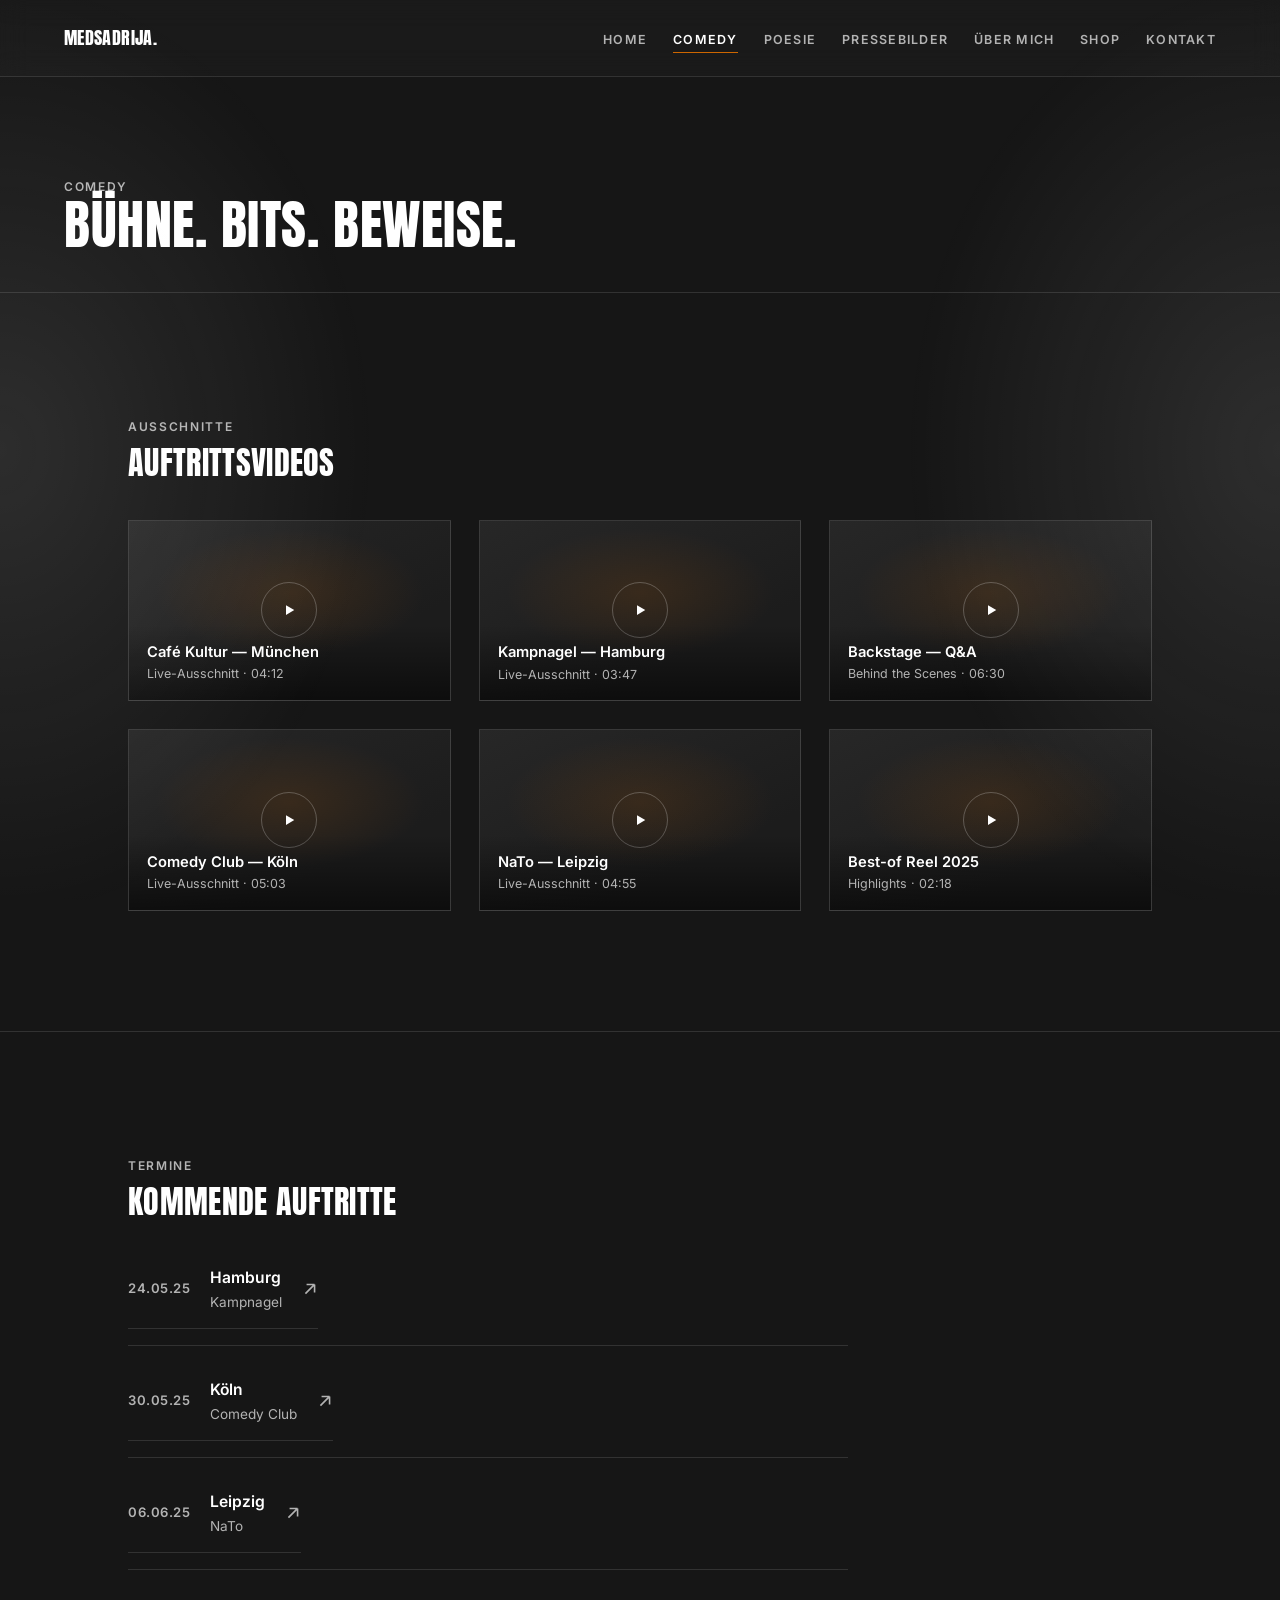
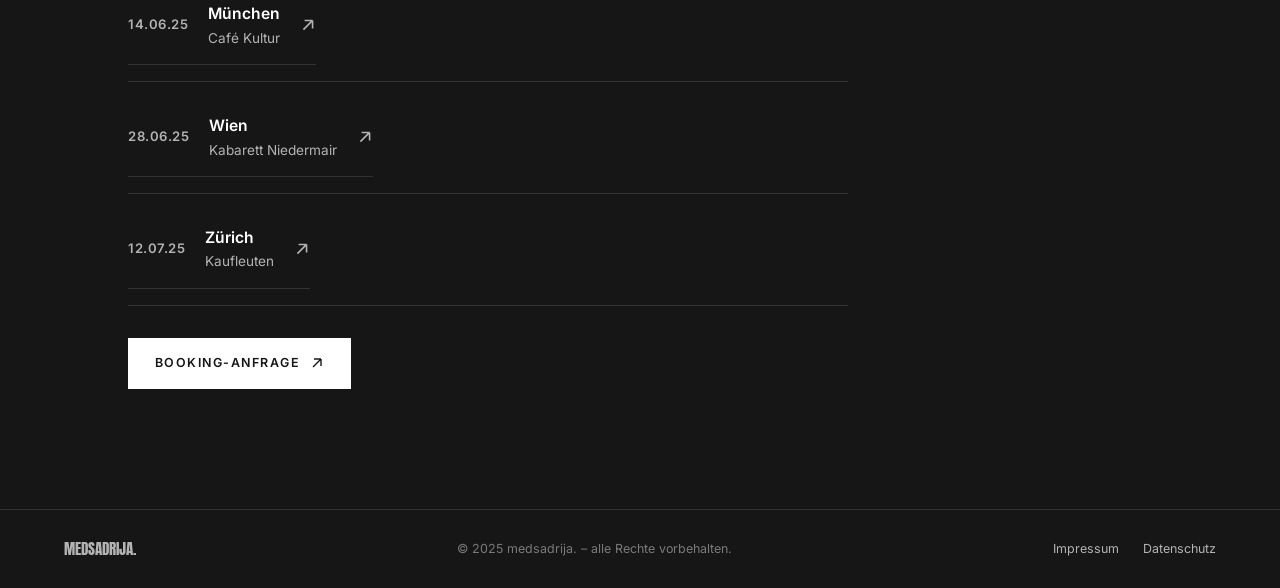
==== comedy.html @ 3c186fb7 "Initial commit: MEDSADRIJA. website Multi-page static site (Home, Comedy, Poesie, Pressebilder, Über" ====
<!DOCTYPE html>
<html lang="de">
<head>
<meta charset="UTF-8">
<meta name="viewport" content="width=device-width, initial-scale=1.0">
<title>medsadrija. — Comedy</title>
<meta name="description" content="Auftrittsvideos, Bühnenausschnitte und kommende Comedy-Termine von medsadrija.">
<link rel="icon" href="data:image/svg+xml,%3Csvg xmlns='http://www.w3.org/2000/svg' viewBox='0 0 100 100'%3E%3Crect width='100' height='100' fill='%231c1c1c'/%3E%3Ctext x='50' y='70' font-family='Arial, sans-serif' font-weight='900' font-size='58' fill='%23cd6600' text-anchor='middle'%3EM%3C/text%3E%3C/svg%3E">
<link rel="stylesheet" href="css/style.css">
</head>
<body>

<header class="site-header">
  <a href="index.html" class="logo">MEDSADRIJA.</a>
  <nav class="main-nav">
    <ul class="nav-links">
      <li><a href="index.html">Home</a></li>
      <li><a href="comedy.html" class="active">Comedy</a></li>
      <li><a href="poesie.html">Poesie</a></li>
      <li><a href="pressebilder.html">Pressebilder</a></li>
      <li><a href="ueber-mich.html">Über mich</a></li>
      <li><a href="shop.html">Shop</a></li>
      <li><a href="kontakt.html">Kontakt</a></li>
    </ul>
    <button class="nav-toggle" aria-label="Menü öffnen" aria-expanded="false">
      <span></span><span></span><span></span>
    </button>
  </nav>
</header>

<main>
  <div class="page-head">
    <span class="eyebrow">Comedy</span>
    <h1>Bühne. Bits. Beweise.</h1>
  </div>

  <section class="section reveal">
    <div class="container">
      <div class="section-head">
        <div>
          <span class="eyebrow">Ausschnitte</span>
          <h2 style="font-size: clamp(1.5rem, 2.8vw, 2rem); margin-top: 10px;">Auftrittsvideos</h2>
        </div>
      </div>
      <div class="video-grid">
        <div class="video-card">
          <div class="video-card__play">
            <svg width="18" height="18" viewBox="0 0 24 24" fill="none"><path d="M8 5.5V18.5L19 12L8 5.5Z" fill="currentColor"/></svg>
          </div>
          <div class="video-card__meta">
            <strong>Café Kultur — München</strong>
            <span>Live-Ausschnitt · 04:12</span>
          </div>
        </div>
        <div class="video-card">
          <div class="video-card__play">
            <svg width="18" height="18" viewBox="0 0 24 24" fill="none"><path d="M8 5.5V18.5L19 12L8 5.5Z" fill="currentColor"/></svg>
          </div>
          <div class="video-card__meta">
            <strong>Kampnagel — Hamburg</strong>
            <span>Live-Ausschnitt · 03:47</span>
          </div>
        </div>
        <div class="video-card">
          <div class="video-card__play">
            <svg width="18" height="18" viewBox="0 0 24 24" fill="none"><path d="M8 5.5V18.5L19 12L8 5.5Z" fill="currentColor"/></svg>
          </div>
          <div class="video-card__meta">
            <strong>Backstage — Q&amp;A</strong>
            <span>Behind the Scenes · 06:30</span>
          </div>
        </div>
        <div class="video-card">
          <div class="video-card__play">
            <svg width="18" height="18" viewBox="0 0 24 24" fill="none"><path d="M8 5.5V18.5L19 12L8 5.5Z" fill="currentColor"/></svg>
          </div>
          <div class="video-card__meta">
            <strong>Comedy Club — Köln</strong>
            <span>Live-Ausschnitt · 05:03</span>
          </div>
        </div>
        <div class="video-card">
          <div class="video-card__play">
            <svg width="18" height="18" viewBox="0 0 24 24" fill="none"><path d="M8 5.5V18.5L19 12L8 5.5Z" fill="currentColor"/></svg>
          </div>
          <div class="video-card__meta">
            <strong>NaTo — Leipzig</strong>
            <span>Live-Ausschnitt · 04:55</span>
          </div>
        </div>
        <div class="video-card">
          <div class="video-card__play">
            <svg width="18" height="18" viewBox="0 0 24 24" fill="none"><path d="M8 5.5V18.5L19 12L8 5.5Z" fill="currentColor"/></svg>
          </div>
          <div class="video-card__meta">
            <strong>Best-of Reel 2025</strong>
            <span>Highlights · 02:18</span>
          </div>
        </div>
      </div>
    </div>
  </section>

  <section class="section reveal" id="auftritte" style="border-top: 1px solid var(--border);">
    <div class="container">
      <span class="eyebrow">Termine</span>
      <h2 style="font-size: clamp(1.5rem, 2.8vw, 2rem); margin-top: 10px;">Kommende Auftritte</h2>

      <ul class="info-list" style="margin-top: 32px; max-width: 720px;">
        <li>
          <a class="info-row" href="kontakt.html">
            <span class="row-date">24.05.25</span>
            <span class="row-main"><strong>Hamburg</strong><span>Kampnagel</span></span>
            <svg class="row-arrow" width="16" height="16" viewBox="0 0 14 14" fill="none"><path d="M3 11L11 3M11 3H4M11 3V10" stroke="currentColor" stroke-width="1.4"/></svg>
          </a>
        </li>
        <li>
          <a class="info-row" href="kontakt.html">
            <span class="row-date">30.05.25</span>
            <span class="row-main"><strong>Köln</strong><span>Comedy Club</span></span>
            <svg class="row-arrow" width="16" height="16" viewBox="0 0 14 14" fill="none"><path d="M3 11L11 3M11 3H4M11 3V10" stroke="currentColor" stroke-width="1.4"/></svg>
          </a>
        </li>
        <li>
          <a class="info-row" href="kontakt.html">
            <span class="row-date">06.06.25</span>
            <span class="row-main"><strong>Leipzig</strong><span>NaTo</span></span>
            <svg class="row-arrow" width="16" height="16" viewBox="0 0 14 14" fill="none"><path d="M3 11L11 3M11 3H4M11 3V10" stroke="currentColor" stroke-width="1.4"/></svg>
          </a>
        </li>
        <li>
          <a class="info-row" href="kontakt.html">
            <span class="row-date">14.06.25</span>
            <span class="row-main"><strong>München</strong><span>Café Kultur</span></span>
            <svg class="row-arrow" width="16" height="16" viewBox="0 0 14 14" fill="none"><path d="M3 11L11 3M11 3H4M11 3V10" stroke="currentColor" stroke-width="1.4"/></svg>
          </a>
        </li>
        <li>
          <a class="info-row" href="kontakt.html">
            <span class="row-date">28.06.25</span>
            <span class="row-main"><strong>Wien</strong><span>Kabarett Niedermair</span></span>
            <svg class="row-arrow" width="16" height="16" viewBox="0 0 14 14" fill="none"><path d="M3 11L11 3M11 3H4M11 3V10" stroke="currentColor" stroke-width="1.4"/></svg>
          </a>
        </li>
        <li>
          <a class="info-row" href="kontakt.html">
            <span class="row-date">12.07.25</span>
            <span class="row-main"><strong>Zürich</strong><span>Kaufleuten</span></span>
            <svg class="row-arrow" width="16" height="16" viewBox="0 0 14 14" fill="none"><path d="M3 11L11 3M11 3H4M11 3V10" stroke="currentColor" stroke-width="1.4"/></svg>
          </a>
        </li>
      </ul>

      <div style="margin-top: 32px;">
        <a href="kontakt.html" class="btn btn--primary">
          Booking-Anfrage
          <svg width="14" height="14" viewBox="0 0 14 14" fill="none"><path d="M3 11L11 3M11 3H4M11 3V10" stroke="currentColor" stroke-width="1.4"/></svg>
        </a>
      </div>
    </div>
  </section>
</main>

<footer class="site-footer">
  <div class="footer-inner">
    <span class="footer-logo">MEDSADRIJA.</span>
    <span class="footer-copy">© 2025 medsadrija. – alle Rechte vorbehalten.</span>
    <nav class="footer-links">
      <a href="impressum.html">Impressum</a>
      <a href="datenschutz.html">Datenschutz</a>
    </nav>
  </div>
</footer>

<script src="js/main.js"></script>
</body>
</html>
---- css/style.css ----
/* ============================================
   MEDSADRIJA. — Design System
   ============================================ */

@import url('https://fonts.googleapis.com/css2?family=Anton&family=Inter:wght@400;500;600;700&display=swap');

:root {
  --bg: #161616;
  --bg-alt: #1f1f1f;
  --bg-elevated: #262626;
  --text: #ffffff;
  --text-dim: #b3b3b3;
  --text-dimmer: #7a7a7a;
  --accent: #cd6600;
  --accent-dim: #a35200;
  --border: rgba(255, 255, 255, 0.12);
  --border-strong: rgba(255, 255, 255, 0.24);
  --font-display: 'Anton', 'Arial Narrow', sans-serif;
  --font-body: 'Inter', -apple-system, BlinkMacSystemFont, sans-serif;
  --max-width: 1440px;
  --gutter: clamp(24px, 5vw, 64px);
  --ease: cubic-bezier(0.16, 1, 0.3, 1);
}

* { margin: 0; padding: 0; box-sizing: border-box; }

html { scroll-behavior: smooth; }

@media (prefers-reduced-motion: reduce) {
  html { scroll-behavior: auto; }
  *, *::before, *::after {
    animation-duration: 0.01ms !important;
    animation-iteration-count: 1 !important;
    transition-duration: 0.01ms !important;
    scroll-behavior: auto !important;
  }
}

body {
  background: var(--bg);
  color: var(--text);
  font-family: var(--font-body);
  line-height: 1.5;
  min-height: 100vh;
  position: relative;
  overflow-x: hidden;
}

/* matte background — soft fog drifting in from the left and right edges */
body::before {
  content: '';
  position: fixed;
  inset: 0;
  z-index: 999;
  pointer-events: none;
  background:
    radial-gradient(ellipse 42% 75% at 0% 50%, rgba(255,255,255,0.10), transparent 70%),
    radial-gradient(ellipse 42% 75% at 100% 50%, rgba(255,255,255,0.10), transparent 70%);
}

img { max-width: 100%; display: block; }
a { color: inherit; text-decoration: none; }
ul { list-style: none; }
button { font: inherit; color: inherit; background: none; border: none; cursor: pointer; }
input, textarea { font: inherit; color: inherit; }

.container {
  max-width: var(--max-width);
  margin: 0 auto;
  padding: 0 var(--gutter);
}

.eyebrow {
  font-size: 0.75rem;
  font-weight: 600;
  letter-spacing: 0.14em;
  text-transform: uppercase;
  color: var(--text-dim);
}

h1, h2, h3 {
  font-family: var(--font-display);
  font-weight: 400;
  text-transform: uppercase;
  letter-spacing: 0.01em;
  line-height: 1.02;
}

/* ============================================
   Buttons
   ============================================ */

.btn {
  display: inline-flex;
  align-items: center;
  gap: 10px;
  padding: 15px 26px;
  border: 1px solid var(--border-strong);
  font-size: 0.78rem;
  font-weight: 600;
  letter-spacing: 0.12em;
  text-transform: uppercase;
  color: var(--text);
  transition: background-color 0.3s var(--ease), border-color 0.3s var(--ease), color 0.3s var(--ease);
  white-space: nowrap;
}

.btn svg { transition: transform 0.3s var(--ease); flex-shrink: 0; }

.btn:hover {
  background: var(--text);
  border-color: var(--text);
  color: var(--bg);
}

.btn:hover svg { transform: translate(3px, -3px); }

.btn--primary {
  background: var(--text);
  border-color: var(--text);
  color: var(--bg);
}

.btn--primary:hover {
  background: var(--accent);
  border-color: var(--accent);
  color: var(--bg);
}

.btn--full { width: 100%; justify-content: center; }

.text-link {
  display: inline-flex;
  align-items: center;
  gap: 8px;
  font-size: 0.78rem;
  font-weight: 600;
  letter-spacing: 0.1em;
  text-transform: uppercase;
  color: var(--text);
  padding-bottom: 4px;
  border-bottom: 1px solid var(--border-strong);
  transition: color 0.3s var(--ease), border-color 0.3s var(--ease);
}

.text-link svg { transition: transform 0.3s var(--ease); }
.text-link:hover { color: var(--accent); border-color: var(--accent); }
.text-link:hover svg { transform: translate(3px, -3px); }

/* ============================================
   Header
   ============================================ */

.site-header {
  position: sticky;
  top: 0;
  z-index: 500;
  display: flex;
  align-items: center;
  justify-content: space-between;
  padding: 24px var(--gutter);
  border-bottom: 1px solid var(--border);
}

/* backdrop-filter lives on a pseudo-element rather than .site-header itself —
   a filter on the header would make it the containing block for its
   position:fixed descendants (the mobile nav overlay), breaking inset:0 */
.site-header::before {
  content: '';
  position: absolute;
  inset: 0;
  z-index: -1;
  background: rgba(28, 28, 28, 0.72);
  backdrop-filter: blur(14px);
  -webkit-backdrop-filter: blur(14px);
}

.logo {
  font-family: var(--font-display);
  font-size: 1.15rem;
  letter-spacing: 0.02em;
  z-index: 501;
}

.main-nav { display: flex; align-items: center; gap: 32px; }

.nav-links { display: flex; gap: 26px; }

.nav-links a {
  position: relative;
  font-size: 0.78rem;
  font-weight: 600;
  letter-spacing: 0.1em;
  text-transform: uppercase;
  color: var(--text-dim);
  padding-bottom: 6px;
  transition: color 0.3s var(--ease);
}

.nav-links a::after {
  content: '';
  position: absolute;
  left: 0;
  right: 0;
  bottom: 0;
  height: 1px;
  background: var(--accent);
  transform: scaleX(0);
  transform-origin: left;
  transition: transform 0.35s var(--ease);
}

.nav-links a:hover { color: var(--text); }
.nav-links a:hover::after { transform: scaleX(1); }

.nav-links a.active { color: var(--text); }
.nav-links a.active::after { transform: scaleX(1); }

.header-extra { display: flex; align-items: center; gap: 24px; }

.cart-icon { position: relative; color: var(--text); }
.cart-icon .cart-count {
  position: absolute;
  top: -8px;
  right: -10px;
  background: var(--accent);
  color: var(--bg);
  font-size: 0.6rem;
  font-weight: 700;
  width: 16px;
  height: 16px;
  border-radius: 50%;
  display: flex;
  align-items: center;
  justify-content: center;
}

.nav-toggle {
  display: none;
  z-index: 501;
  width: 28px;
  height: 20px;
  position: relative;
}

.nav-toggle span {
  position: absolute;
  left: 0;
  right: 0;
  height: 1px;
  background: var(--text);
  transition: transform 0.3s var(--ease), opacity 0.3s var(--ease), top 0.3s var(--ease);
}

.nav-toggle span:nth-child(1) { top: 0; }
.nav-toggle span:nth-child(2) { top: 9px; }
.nav-toggle span:nth-child(3) { top: 18px; }

.nav-toggle.is-open span:nth-child(1) { top: 9px; transform: rotate(45deg); }
.nav-toggle.is-open span:nth-child(2) { opacity: 0; }
.nav-toggle.is-open span:nth-child(3) { top: 9px; transform: rotate(-45deg); }

/* ============================================
   Sections / helpers
   ============================================ */

.section {
  padding: clamp(64px, 10vw, 120px) var(--gutter);
}

.section-head {
  display: flex;
  align-items: flex-end;
  justify-content: space-between;
  gap: 24px;
  margin-bottom: 40px;
  flex-wrap: wrap;
}

/* ============================================
   Hero (shared spotlight background)
   ============================================ */

.hero {
  position: relative;
  min-height: 88vh;
  display: grid;
  grid-template-columns: 1.1fr 0.9fr;
  align-items: stretch;
  overflow: hidden;
  border-bottom: 1px solid var(--border);
}

.hero__content {
  position: relative;
  z-index: 2;
  padding: clamp(40px, 6vw, 80px) var(--gutter);
  display: flex;
  flex-direction: column;
  justify-content: center;
  gap: 32px;
}

.hero__title {
  font-size: clamp(2.6rem, 5.2vw, 4.6rem);
  max-width: 14ch;
}

.hero__lead {
  color: var(--text-dim);
  font-size: 1.05rem;
  max-width: 42ch;
  line-height: 1.65;
}

.hero__actions { display: flex; gap: 16px; flex-wrap: wrap; }

.hero__visual {
  position: relative;
  background:
    radial-gradient(ellipse 60% 50% at 65% 30%, rgba(205, 102, 0, 0.16), transparent 60%),
    linear-gradient(180deg, #262626 0%, #1c1c1c 100%);
  overflow: hidden;
}

.hero__visual::before {
  content: '';
  position: absolute;
  inset: 0;
  background-image:
    repeating-linear-gradient(90deg, rgba(255,255,255,0.05) 0 1px, transparent 1px 64px);
  opacity: 0.5;
}

.hero__visual::after {
  content: '';
  position: absolute;
  width: 140%;
  height: 140%;
  left: -20%;
  top: -20%;
  background: radial-gradient(circle at 50% 40%, rgba(205,102,0,0.14), transparent 55%);
  filter: blur(10px);
  animation: drift 14s ease-in-out infinite alternate;
}

@keyframes drift {
  from { transform: translate(0, 0) scale(1); }
  to { transform: translate(-3%, 2%) scale(1.06); }
}

.hero__figure {
  position: absolute;
  inset: 0;
  display: flex;
  align-items: flex-end;
  justify-content: center;
}

.silhouette {
  width: 62%;
  max-width: 420px;
  opacity: 0.92;
  filter: drop-shadow(0 30px 60px rgba(0,0,0,0.6));
}

.hero__panel {
  position: absolute;
  z-index: 2;
  right: 28px;
  bottom: 28px;
  width: min(360px, calc(100% - 56px));
  padding: 26px;
  background: rgba(28, 28, 28, 0.78);
  backdrop-filter: blur(12px);
  -webkit-backdrop-filter: blur(12px);
  border: 1px solid var(--border);
}

.hero__panel-label {
  font-size: 0.72rem;
  font-weight: 700;
  letter-spacing: 0.16em;
  text-transform: uppercase;
  color: var(--text-dim);
  margin-bottom: 16px;
  display: block;
}

.social-row {
  display: flex;
  gap: 18px;
  margin-top: 8px;
}

.social-row a {
  width: 38px;
  height: 38px;
  border: 1px solid var(--border-strong);
  border-radius: 50%;
  display: flex;
  align-items: center;
  justify-content: center;
  color: var(--text-dim);
  transition: all 0.3s var(--ease);
}

.social-row a:hover {
  color: var(--bg);
  background: var(--accent);
  border-color: var(--accent);
  transform: translateY(-2px);
}

/* ============================================
   Event / text lists
   ============================================ */

.info-list { display: flex; flex-direction: column; }

.info-list li {
  display: grid;
  grid-template-columns: auto 1fr auto;
  gap: 20px;
  align-items: center;
  padding: 16px 0;
  border-bottom: 1px solid var(--border);
  transition: padding-left 0.3s var(--ease);
}

.info-list li:first-child { padding-top: 0; }

.info-list a.info-row {
  display: grid;
  grid-template-columns: auto 1fr auto;
  gap: 20px;
  align-items: center;
  padding: 16px 0;
  border-bottom: 1px solid var(--border);
  transition: padding-left 0.3s var(--ease), border-color 0.3s var(--ease);
}

.info-list a.info-row:hover { padding-left: 8px; border-color: var(--border-strong); }
.info-list a.info-row:hover .row-arrow { transform: translate(3px, -3px); color: var(--accent); }
.info-list a.info-row:hover .row-date { color: var(--accent); }

.row-date {
  font-size: 0.82rem;
  font-weight: 600;
  color: var(--text-dim);
  letter-spacing: 0.04em;
  white-space: nowrap;
  transition: color 0.3s var(--ease);
}

.row-index {
  font-size: 0.82rem;
  font-weight: 700;
  color: var(--text-dimmer);
  font-variant-numeric: tabular-nums;
}

.row-main strong { display: block; font-size: 0.98rem; font-weight: 600; }
.row-main span { display: block; font-size: 0.85rem; color: var(--text-dim); margin-top: 2px; }

.row-arrow { color: var(--text-dim); transition: transform 0.3s var(--ease), color 0.3s var(--ease); flex-shrink: 0; }

/* ============================================
   Page header (non-hero pages)
   ============================================ */

.page-head {
  padding: clamp(56px, 8vw, 96px) var(--gutter) 40px;
  border-bottom: 1px solid var(--border);
}

.page-head h1 { font-size: clamp(2.2rem, 4.5vw, 3.4rem); }

/* ============================================
   Shop
   ============================================ */

.shop-grid {
  display: grid;
  grid-template-columns: repeat(auto-fill, minmax(260px, 1fr));
  gap: 32px;
}

.product-card {
  border: 1px solid var(--border);
  transition: border-color 0.3s var(--ease), transform 0.3s var(--ease);
}

.product-card:hover { border-color: var(--border-strong); transform: translateY(-4px); }

.product-media {
  aspect-ratio: 4 / 5;
  position: relative;
  overflow: hidden;
  background: linear-gradient(155deg, #272727 0%, #1c1c1c 70%);
}

.product-media::after {
  content: '';
  position: absolute;
  inset: 0;
  background: radial-gradient(ellipse 70% 60% at 50% 20%, rgba(205,102,0,0.14), transparent 60%);
}

.product-card:hover .product-media img,
.product-card:hover .product-glyph { transform: scale(1.05); }

.product-glyph {
  position: absolute;
  inset: 0;
  display: flex;
  align-items: center;
  justify-content: center;
  font-family: var(--font-display);
  font-size: 2.4rem;
  letter-spacing: 0.04em;
  color: var(--text-dimmer);
  transition: transform 0.5s var(--ease);
}

.product-info { padding: 22px; display: flex; flex-direction: column; gap: 12px; }
.product-info h3 { font-family: var(--font-body); font-size: 1rem; font-weight: 600; text-transform: none; letter-spacing: 0; }
.product-info p { font-size: 0.85rem; color: var(--text-dim); line-height: 1.5; }
.product-price { font-size: 0.92rem; color: var(--text); font-weight: 600; transition: color 0.3s var(--ease); }
.product-card:hover .product-price { color: var(--accent); }

/* ============================================
   Über mich
   ============================================ */

.about-grid {
  display: grid;
  grid-template-columns: 1fr 0.85fr;
  gap: 64px;
  align-items: center;
}

.about-copy p { color: var(--text-dim); line-height: 1.75; margin-top: 18px; max-width: 46ch; }

.signature {
  font-family: 'Segoe Script', 'Brush Script MT', cursive;
  font-size: 2rem;
  color: var(--text);
  margin: 28px 0;
}

.photo-placeholder {
  position: relative;
  aspect-ratio: 4 / 5;
  width: 100%;
  max-width: 420px;
  margin-inline: auto;
  border: 1px solid var(--border-strong);
  background: linear-gradient(160deg, #272727 0%, #1c1c1c 75%);
  overflow: hidden;
  display: flex;
  align-items: center;
  justify-content: center;
}

.photo-placeholder::after {
  content: '';
  position: absolute;
  inset: 0;
  background: radial-gradient(ellipse 60% 50% at 50% 25%, rgba(205,102,0,0.16), transparent 60%);
}

.photo-placeholder__label {
  position: relative;
  z-index: 1;
  font-size: 0.72rem;
  font-weight: 600;
  letter-spacing: 0.12em;
  text-transform: uppercase;
  color: var(--text-dimmer);
}

.timeline { display: flex; flex-direction: column; margin-top: 8px; }
.timeline li {
  display: grid;
  grid-template-columns: 90px 1fr;
  gap: 24px;
  padding: 20px 0;
  border-bottom: 1px solid var(--border);
}
.timeline li:first-child { padding-top: 0; }
.timeline .t-year { font-family: var(--font-display); font-size: 1.1rem; color: var(--text); }
.timeline .t-body strong { display: block; font-size: 0.98rem; font-weight: 600; margin-bottom: 4px; }
.timeline .t-body span { font-size: 0.88rem; color: var(--text-dim); }

.quote-block {
  border-left: 2px solid var(--border-strong);
  padding: 4px 0 4px 24px;
  margin-top: 8px;
}
.quote-block p { font-size: 1.15rem; line-height: 1.6; font-style: italic; color: var(--text); }
.quote-block cite { display: block; margin-top: 12px; font-size: 0.78rem; color: var(--text-dim); font-style: normal; letter-spacing: 0.06em; text-transform: uppercase; }

/* ============================================
   Comedy / video placeholders
   ============================================ */

.video-grid {
  display: grid;
  grid-template-columns: repeat(auto-fill, minmax(300px, 1fr));
  gap: 28px;
}

.video-card {
  position: relative;
  aspect-ratio: 16 / 9;
  border: 1px solid var(--border);
  background: linear-gradient(155deg, #272727 0%, #1c1c1c 70%);
  overflow: hidden;
  transition: border-color 0.3s var(--ease), transform 0.3s var(--ease);
  display: flex;
  align-items: flex-end;
}

.video-card:hover { border-color: var(--border-strong); transform: translateY(-4px); }

.video-card::before {
  content: '';
  position: absolute;
  inset: 0;
  background: radial-gradient(ellipse 70% 60% at 50% 40%, rgba(205,102,0,0.14), transparent 60%);
}

.video-card__play {
  position: absolute;
  top: 50%;
  left: 50%;
  transform: translate(-50%, -50%);
  width: 56px;
  height: 56px;
  border-radius: 50%;
  border: 1px solid var(--border-strong);
  display: flex;
  align-items: center;
  justify-content: center;
  color: var(--text);
  transition: background-color 0.3s var(--ease), border-color 0.3s var(--ease), transform 0.3s var(--ease);
}

.video-card:hover .video-card__play {
  background: var(--accent);
  border-color: var(--accent);
  transform: translate(-50%, -50%) scale(1.08);
}

.video-card__meta {
  position: relative;
  z-index: 1;
  width: 100%;
  padding: 16px 18px;
  background: linear-gradient(0deg, rgba(0,0,0,0.55) 0%, transparent 100%);
}

.video-card__meta strong { display: block; font-size: 0.92rem; font-weight: 600; }
.video-card__meta span { display: block; font-size: 0.78rem; color: var(--text-dim); margin-top: 2px; }

/* ============================================
   Kontakt
   ============================================ */

.contact-grid {
  display: grid;
  grid-template-columns: 0.85fr 1.15fr;
  gap: 64px;
}

.contact-block { margin-bottom: 32px; }
.contact-block h3 {
  font-family: var(--font-body);
  font-size: 0.75rem;
  font-weight: 700;
  letter-spacing: 0.14em;
  text-transform: uppercase;
  color: var(--text-dim);
  margin-bottom: 8px;
}
.contact-block a,
.contact-block p { font-size: 1.05rem; }
.contact-block a { transition: color 0.3s var(--ease); }
.contact-block a:hover { color: var(--accent); }

.contact-form { display: flex; flex-direction: column; gap: 18px; }
.form-row { display: grid; grid-template-columns: 1fr 1fr; gap: 18px; }
.form-actions { display: flex; align-items: center; gap: 20px; flex-wrap: wrap; }

/* ============================================
   Story rail (Über mich scroll progress)
   ============================================ */

.story-rail {
  position: fixed;
  right: 32px;
  top: 50%;
  transform: translateY(-50%);
  z-index: 50;
  display: none;
  flex-direction: column;
  gap: 22px;
}

.story-rail__item {
  display: flex;
  align-items: center;
  gap: 10px;
  opacity: 0.4;
  transition: opacity 0.35s var(--ease);
}

.story-rail__item.is-active { opacity: 1; }

.story-rail__num {
  font-family: var(--font-display);
  font-size: 0.85rem;
  color: var(--text-dim);
  width: 22px;
  transition: color 0.35s var(--ease);
}

.story-rail__item.is-active .story-rail__num { color: var(--accent); }

.story-rail__label {
  font-size: 0.7rem;
  font-weight: 600;
  letter-spacing: 0.08em;
  text-transform: uppercase;
  color: var(--text-dim);
  white-space: nowrap;
  max-width: 0;
  overflow: hidden;
  opacity: 0;
  transition: max-width 0.35s var(--ease), opacity 0.35s var(--ease);
}

.story-rail__item.is-active .story-rail__label {
  max-width: 160px;
  opacity: 1;
}

@media (min-width: 1240px) {
  .story-rail { display: flex; }
}

/* ============================================
   Instagram preview
   ============================================ */

.instagram-grid {
  display: grid;
  grid-template-columns: repeat(3, 1fr);
  gap: 20px;
}

.instagram-tile {
  position: relative;
  aspect-ratio: 1 / 1;
  overflow: hidden;
  border: 1px solid var(--border);
  background: linear-gradient(160deg, #272727 0%, #1c1c1c 75%);
  transition: border-color 0.3s var(--ease);
}

.instagram-tile::after {
  content: '';
  position: absolute;
  inset: 0;
  background: radial-gradient(ellipse 70% 55% at 50% 30%, rgba(205,102,0,0.14), transparent 60%);
}

.instagram-tile__badge {
  position: absolute;
  top: 12px;
  right: 12px;
  z-index: 1;
  width: 30px;
  height: 30px;
  border-radius: 50%;
  background: rgba(28, 28, 28, 0.7);
  border: 1px solid var(--border-strong);
  display: flex;
  align-items: center;
  justify-content: center;
  color: var(--text);
}

.instagram-tile__overlay {
  position: absolute;
  inset: 0;
  z-index: 1;
  display: flex;
  align-items: flex-end;
  padding: 16px;
  background: linear-gradient(0deg, rgba(0,0,0,0.6) 0%, transparent 55%);
  opacity: 0;
  transition: opacity 0.3s var(--ease);
}

.instagram-tile:hover { border-color: var(--border-strong); }
.instagram-tile:hover .instagram-tile__overlay { opacity: 1; }

.instagram-tile__overlay span {
  font-size: 0.78rem;
  color: var(--text);
  display: flex;
  align-items: center;
  gap: 6px;
}

/* ============================================
   Magnetic carousel (Pressebilder)
   ============================================ */

.magnetic-carousel {
  --collapsed-w: 90px;
  --hover-w: 180px;
  --collapsed-h: 320px;
  --hover-h: 380px;
  --open-size: 520px;
  --gap: 14px;
  --influence: 180;
  position: relative;
  display: flex;
  align-items: center;
  justify-content: center;
  flex-wrap: wrap;
  gap: var(--gap);
  padding: 24px 0 64px;
}

.magnetic-carousel__backdrop {
  position: fixed;
  inset: 0;
  z-index: 400;
  background: rgba(0, 0, 0, 0.5);
  opacity: 0;
  pointer-events: none;
  transition: opacity 0.35s var(--ease);
}

.magnetic-carousel__backdrop.is-active { opacity: 1; pointer-events: auto; }

.magnetic-carousel__bar {
  position: relative;
  flex: none;
  width: var(--collapsed-w);
  height: var(--collapsed-h);
  overflow: hidden;
  border: 1px solid var(--border);
  background: linear-gradient(160deg, #272727 0%, #1c1c1c 75%);
  display: flex;
  flex-direction: column;
  align-items: center;
  justify-content: center;
  gap: 10px;
  z-index: 2;
}

.magnetic-carousel.has-open .magnetic-carousel__bar {
  transition: width 0.35s var(--ease), height 0.35s var(--ease), filter 0.35s var(--ease), opacity 0.35s var(--ease);
}

.magnetic-carousel__bar::after {
  content: '';
  position: absolute;
  inset: 0;
  background: radial-gradient(ellipse 70% 55% at 50% 30%, rgba(205,102,0,0.14), transparent 60%);
}

.magnetic-carousel__bar.is-open { z-index: 401; }
.magnetic-carousel__bar.is-blurred { filter: blur(3px); opacity: 0.5; }

.magnetic-carousel__bar:focus-visible { outline: 2px solid var(--accent); outline-offset: -2px; }

.magnetic-carousel__index {
  position: relative;
  z-index: 1;
  font-family: var(--font-display);
  font-size: 1.6rem;
  color: var(--text-dimmer);
}

.magnetic-carousel__label {
  position: relative;
  z-index: 1;
  font-size: 0.65rem;
  font-weight: 600;
  letter-spacing: 0.1em;
  text-transform: uppercase;
  color: var(--text-dimmer);
  text-align: center;
  padding: 0 6px;
}

@media (max-width: 1080px) {
  .magnetic-carousel {
    --collapsed-w: 64px;
    --hover-w: 120px;
    --collapsed-h: 240px;
    --hover-h: 280px;
    --open-size: 420px;
    --gap: 10px;
    --influence: 140;
  }
}

@media (max-width: 560px) {
  .magnetic-carousel {
    --collapsed-w: 38px;
    --hover-w: 38px;
    --collapsed-h: 170px;
    --hover-h: 170px;
    --open-size: 300px;
    --gap: 6px;
    --influence: 100;
  }
  .magnetic-carousel__index { font-size: 1.1rem; }
  .magnetic-carousel__label { display: none; }
}

/* ============================================
   Legal pages
   ============================================ */

.legal-content { max-width: 72ch; }
.legal-content h2 { font-family: var(--font-body); font-size: 1.1rem; font-weight: 700; text-transform: none; margin: 36px 0 12px; }
.legal-content h2:first-child { margin-top: 0; }
.legal-content p { color: var(--text-dim); line-height: 1.75; margin-bottom: 14px; }
.legal-note {
  border: 1px solid var(--border-strong);
  background: var(--bg-alt);
  padding: 18px 20px;
  font-size: 0.88rem;
  color: var(--text-dim);
  margin-bottom: 40px;
}

@media (max-width: 900px) {
  .about-grid { grid-template-columns: 1fr; }
  .about-grid .photo-placeholder { order: -1; }
  .contact-grid { grid-template-columns: 1fr; }
}

@media (max-width: 560px) {
  .form-row { grid-template-columns: 1fr; }
}

/* ============================================
   Footer
   ============================================ */

.site-footer {
  border-top: 1px solid var(--border);
  padding: 28px var(--gutter);
}

.footer-inner {
  display: flex;
  align-items: center;
  justify-content: space-between;
  gap: 20px;
  flex-wrap: wrap;
}

.footer-logo { font-family: var(--font-display); font-size: 0.95rem; color: var(--text-dim); }

.footer-copy { font-size: 0.78rem; color: var(--text-dimmer); }

.footer-links { display: flex; gap: 24px; }
.footer-links a {
  font-size: 0.78rem;
  color: var(--text-dim);
  transition: color 0.3s var(--ease);
}
.footer-links a:hover { color: var(--accent); }

/* ============================================
   Reveal-on-scroll
   ============================================ */

.reveal {
  opacity: 0;
  transform: translateY(24px);
  transition: opacity 0.7s var(--ease), transform 0.7s var(--ease);
}
.reveal.is-visible { opacity: 1; transform: translateY(0); }

/* ============================================
   Mobile nav overlay
   ============================================ */

@media (max-width: 1080px) {
  .nav-toggle { display: block; }
  .main-nav .nav-links {
    position: fixed;
    inset: 0;
    z-index: 490;
    background: var(--bg);
    flex-direction: column;
    justify-content: center;
    align-items: center;
    gap: 22px;
    padding: 90px 24px 40px;
    overflow-y: auto;
    opacity: 0;
    pointer-events: none;
    transition: opacity 0.35s var(--ease);
  }
  .main-nav .nav-links.is-open { opacity: 1; pointer-events: auto; }
  .nav-links a { font-size: 1.1rem; }

  .hero { grid-template-columns: 1fr; }
  .hero__visual { min-height: 46vh; }
  .hero__content { padding-top: 56px; }
}

@media (max-width: 640px) {
  .hero__panel {
    position: static;
    width: 100%;
    background: var(--bg-alt);
  }
}

/* ============================================
   Forms
   ============================================ */

.field {
  position: relative;
  border: 1px solid var(--border-strong);
  background: var(--bg-alt);
  transition: border-color 0.3s var(--ease);
}

.field:focus-within { border-color: var(--accent); }

.field input,
.field textarea {
  width: 100%;
  background: transparent;
  border: none;
  outline: none;
  padding: 18px 20px;
  font-size: 0.92rem;
  color: var(--text);
}

.field textarea { resize: vertical; min-height: 140px; }

.field input::placeholder,
.field textarea::placeholder { color: var(--text-dimmer); }

.form-status {
  font-size: 0.82rem;
  color: var(--text-dim);
  opacity: 0;
  transition: opacity 0.3s var(--ease);
}
.form-status.is-visible { opacity: 1; color: var(--accent); }

@media (max-width: 640px) {
  .header-extra .btn-label { display: none; }
  .section-head { align-items: flex-start; }
}
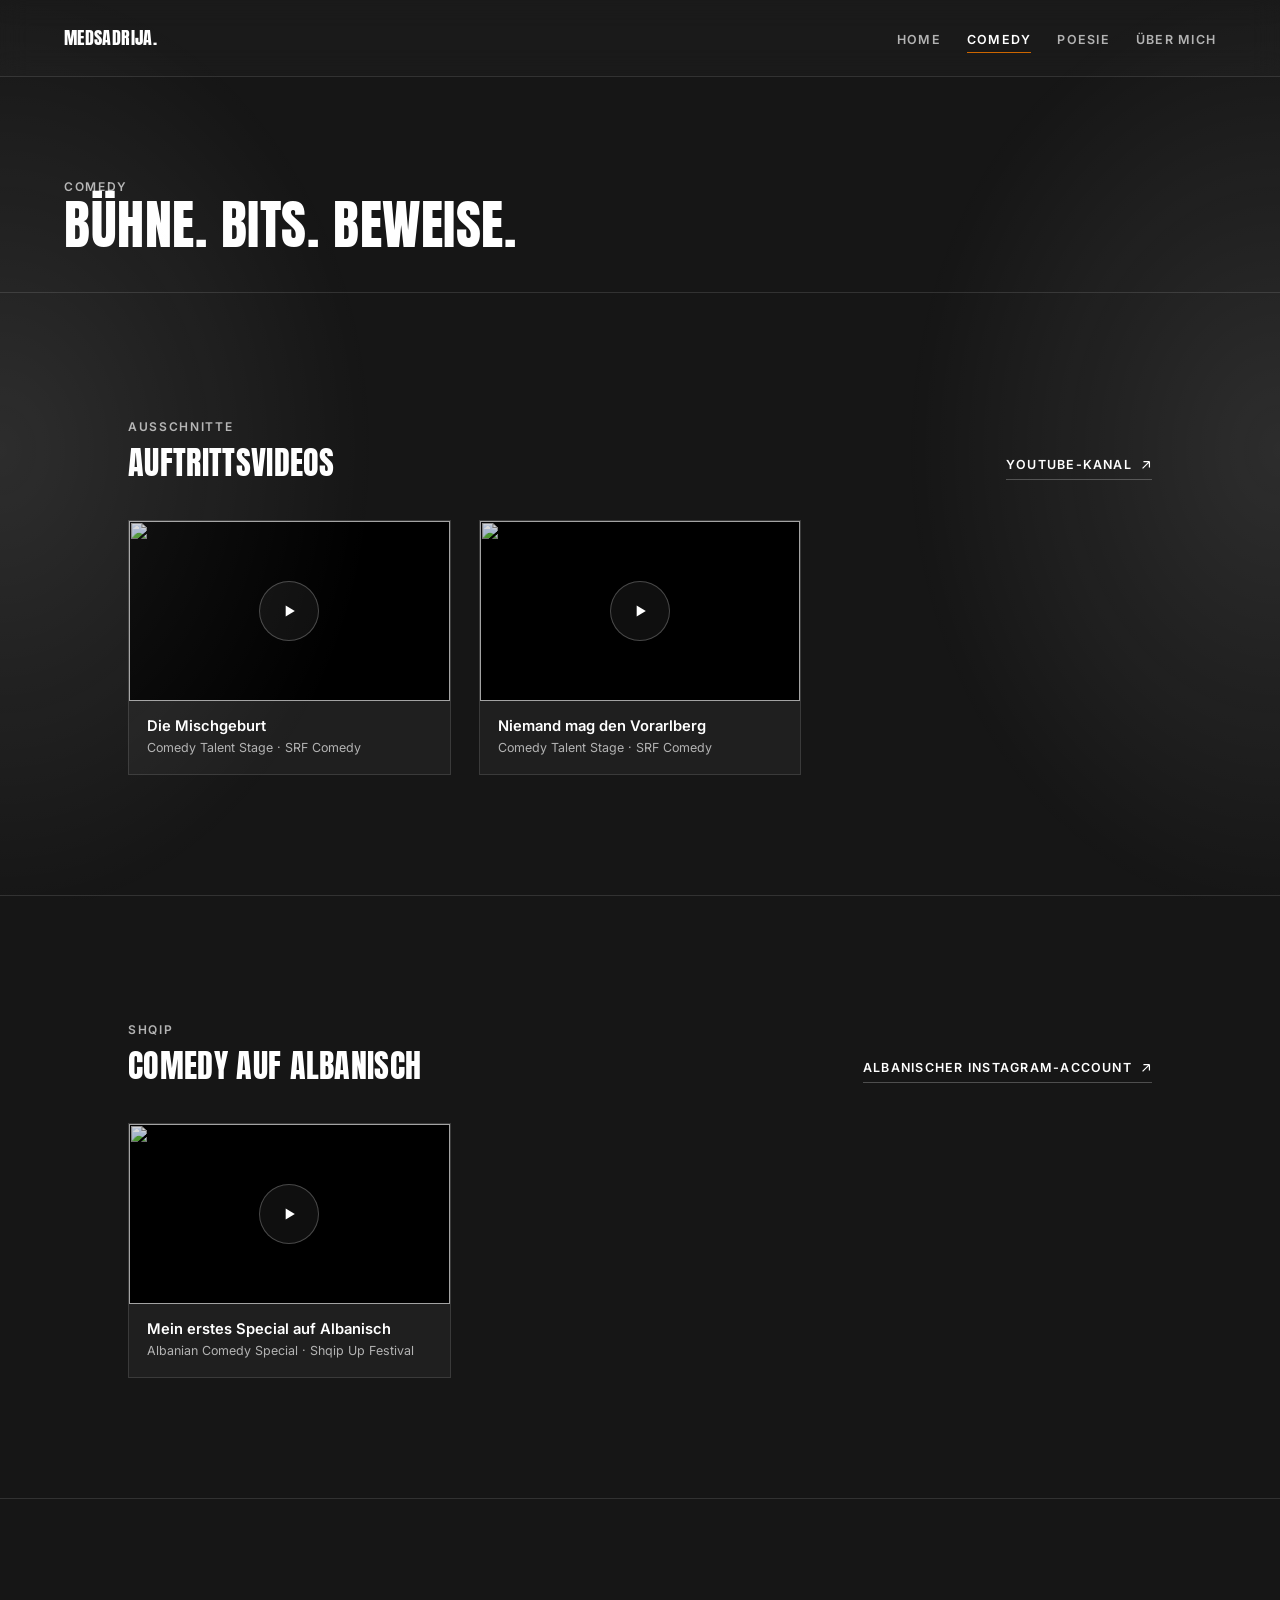
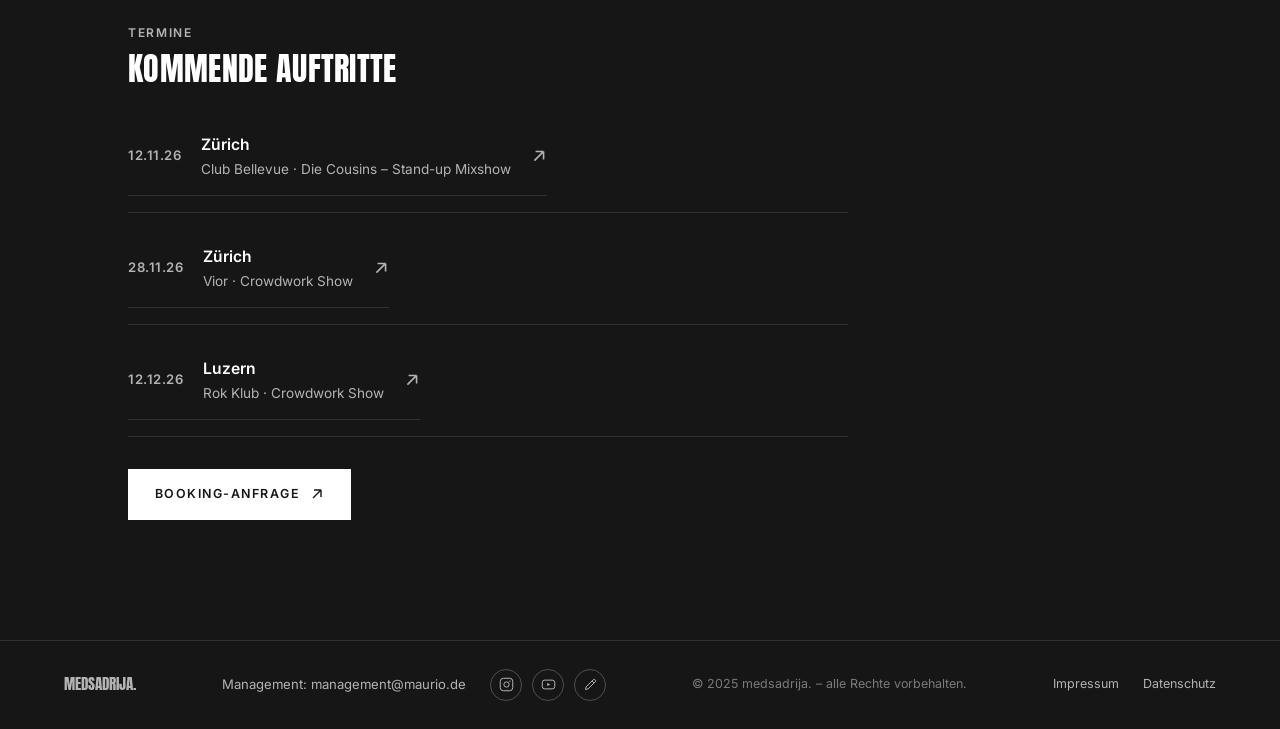
==== commit 32e81cc7: "Website überarbeitet: Bildauswahl, Videos, Crowdwork Show, 3D-Buch, Pressebilder in Über mich Co-Aut" ====
--- a/comedy.html
+++ b/comedy.html
@@ -17,10 +17,7 @@
       <li><a href="index.html">Home</a></li>
       <li><a href="comedy.html" class="active">Comedy</a></li>
       <li><a href="poesie.html">Poesie</a></li>
-      <li><a href="pressebilder.html">Pressebilder</a></li>
       <li><a href="ueber-mich.html">Über mich</a></li>
-      <li><a href="shop.html">Shop</a></li>
-      <li><a href="kontakt.html">Kontakt</a></li>
     </ul>
     <button class="nav-toggle" aria-label="Menü öffnen" aria-expanded="false">
       <span></span><span></span><span></span>
@@ -41,62 +38,33 @@
           <span class="eyebrow">Ausschnitte</span>
           <h2 style="font-size: clamp(1.5rem, 2.8vw, 2rem); margin-top: 10px;">Auftrittsvideos</h2>
         </div>
+        <a href="https://www.youtube.com/@medsadrija" target="_blank" rel="noopener" class="text-link">
+          YouTube-Kanal
+          <svg width="12" height="12" viewBox="0 0 14 14" fill="none"><path d="M3 11L11 3M11 3H4M11 3V10" stroke="currentColor" stroke-width="1.4"/></svg>
+        </a>
       </div>
       <div class="video-grid">
-        <div class="video-card">
-          <div class="video-card__play">
-            <svg width="18" height="18" viewBox="0 0 24 24" fill="none"><path d="M8 5.5V18.5L19 12L8 5.5Z" fill="currentColor"/></svg>
-          </div>
-          <div class="video-card__meta">
-            <strong>Café Kultur — München</strong>
-            <span>Live-Ausschnitt · 04:12</span>
-          </div>
+        <div class="yt-embed" data-id="ldNndrFaH3k" data-title="Die Mischgeburt" data-meta="Comedy Talent Stage · SRF Comedy"></div>
+        <div class="yt-embed" data-id="wtwwMQCXzzA" data-title="Niemand mag den Vorarlberg" data-meta="Comedy Talent Stage · SRF Comedy"></div>
+        <!-- Weitere Auftritte: einfach eine Zeile wie oben ergänzen, data-id = Teil nach v= im YouTube-Link -->
+      </div>
+    </div>
+  </section>
+
+  <section class="section reveal" id="albanisch" style="border-top: 1px solid var(--border);">
+    <div class="container">
+      <div class="section-head">
+        <div>
+          <span class="eyebrow">Shqip</span>
+          <h2 style="font-size: clamp(1.5rem, 2.8vw, 2rem); margin-top: 10px;">Comedy auf Albanisch</h2>
         </div>
-        <div class="video-card">
-          <div class="video-card__play">
-            <svg width="18" height="18" viewBox="0 0 24 24" fill="none"><path d="M8 5.5V18.5L19 12L8 5.5Z" fill="currentColor"/></svg>
-          </div>
-          <div class="video-card__meta">
-            <strong>Kampnagel — Hamburg</strong>
-            <span>Live-Ausschnitt · 03:47</span>
-          </div>
-        </div>
-        <div class="video-card">
-          <div class="video-card__play">
-            <svg width="18" height="18" viewBox="0 0 24 24" fill="none"><path d="M8 5.5V18.5L19 12L8 5.5Z" fill="currentColor"/></svg>
-          </div>
-          <div class="video-card__meta">
-            <strong>Backstage — Q&amp;A</strong>
-            <span>Behind the Scenes · 06:30</span>
-          </div>
-        </div>
-        <div class="video-card">
-          <div class="video-card__play">
-            <svg width="18" height="18" viewBox="0 0 24 24" fill="none"><path d="M8 5.5V18.5L19 12L8 5.5Z" fill="currentColor"/></svg>
-          </div>
-          <div class="video-card__meta">
-            <strong>Comedy Club — Köln</strong>
-            <span>Live-Ausschnitt · 05:03</span>
-          </div>
-        </div>
-        <div class="video-card">
-          <div class="video-card__play">
-            <svg width="18" height="18" viewBox="0 0 24 24" fill="none"><path d="M8 5.5V18.5L19 12L8 5.5Z" fill="currentColor"/></svg>
-          </div>
-          <div class="video-card__meta">
-            <strong>NaTo — Leipzig</strong>
-            <span>Live-Ausschnitt · 04:55</span>
-          </div>
-        </div>
-        <div class="video-card">
-          <div class="video-card__play">
-            <svg width="18" height="18" viewBox="0 0 24 24" fill="none"><path d="M8 5.5V18.5L19 12L8 5.5Z" fill="currentColor"/></svg>
-          </div>
-          <div class="video-card__meta">
-            <strong>Best-of Reel 2025</strong>
-            <span>Highlights · 02:18</span>
-          </div>
-        </div>
+        <a href="https://www.instagram.com/medsadrija.shqip/" target="_blank" rel="noopener" class="text-link">
+          Albanischer Instagram-Account
+          <svg width="12" height="12" viewBox="0 0 14 14" fill="none"><path d="M3 11L11 3M11 3H4M11 3V10" stroke="currentColor" stroke-width="1.4"/></svg>
+        </a>
+      </div>
+      <div class="video-grid">
+        <div class="yt-embed" data-id="sajAYQxsdz8" data-title="Mein erstes Special auf Albanisch" data-meta="Albanian Comedy Special · Shqip Up Festival"></div>
       </div>
     </div>
   </section>
@@ -108,51 +76,30 @@
 
       <ul class="info-list" style="margin-top: 32px; max-width: 720px;">
         <li>
-          <a class="info-row" href="kontakt.html">
-            <span class="row-date">24.05.25</span>
-            <span class="row-main"><strong>Hamburg</strong><span>Kampnagel</span></span>
+          <a class="info-row" href="https://eventfrog.ch/de/p/theater-buehne/comedy-kabarett/die-cousins-stand-up-mixshow-7479153745491697521.html" target="_blank" rel="noopener">
+            <span class="row-date">12.11.26</span>
+            <span class="row-main"><strong>Zürich</strong><span>Club Bellevue · Die Cousins – Stand-up Mixshow</span></span>
             <svg class="row-arrow" width="16" height="16" viewBox="0 0 14 14" fill="none"><path d="M3 11L11 3M11 3H4M11 3V10" stroke="currentColor" stroke-width="1.4"/></svg>
           </a>
         </li>
         <li>
-          <a class="info-row" href="kontakt.html">
-            <span class="row-date">30.05.25</span>
-            <span class="row-main"><strong>Köln</strong><span>Comedy Club</span></span>
+          <a class="info-row" href="https://www.seetickets.com/ch/event/med-sadrija-crowdwork-show/vior/3701515" target="_blank" rel="noopener">
+            <span class="row-date">28.11.26</span>
+            <span class="row-main"><strong>Zürich</strong><span>Vior · Crowdwork Show</span></span>
             <svg class="row-arrow" width="16" height="16" viewBox="0 0 14 14" fill="none"><path d="M3 11L11 3M11 3H4M11 3V10" stroke="currentColor" stroke-width="1.4"/></svg>
           </a>
         </li>
         <li>
-          <a class="info-row" href="kontakt.html">
-            <span class="row-date">06.06.25</span>
-            <span class="row-main"><strong>Leipzig</strong><span>NaTo</span></span>
-            <svg class="row-arrow" width="16" height="16" viewBox="0 0 14 14" fill="none"><path d="M3 11L11 3M11 3H4M11 3V10" stroke="currentColor" stroke-width="1.4"/></svg>
-          </a>
-        </li>
-        <li>
-          <a class="info-row" href="kontakt.html">
-            <span class="row-date">14.06.25</span>
-            <span class="row-main"><strong>München</strong><span>Café Kultur</span></span>
-            <svg class="row-arrow" width="16" height="16" viewBox="0 0 14 14" fill="none"><path d="M3 11L11 3M11 3H4M11 3V10" stroke="currentColor" stroke-width="1.4"/></svg>
-          </a>
-        </li>
-        <li>
-          <a class="info-row" href="kontakt.html">
-            <span class="row-date">28.06.25</span>
-            <span class="row-main"><strong>Wien</strong><span>Kabarett Niedermair</span></span>
-            <svg class="row-arrow" width="16" height="16" viewBox="0 0 14 14" fill="none"><path d="M3 11L11 3M11 3H4M11 3V10" stroke="currentColor" stroke-width="1.4"/></svg>
-          </a>
-        </li>
-        <li>
-          <a class="info-row" href="kontakt.html">
-            <span class="row-date">12.07.25</span>
-            <span class="row-main"><strong>Zürich</strong><span>Kaufleuten</span></span>
+          <a class="info-row" href="https://www.seetickets.com/ch/event/med-sadrija-crowdwork-show/rok-klub/3701552?src=artist" target="_blank" rel="noopener">
+            <span class="row-date">12.12.26</span>
+            <span class="row-main"><strong>Luzern</strong><span>Rok Klub · Crowdwork Show</span></span>
             <svg class="row-arrow" width="16" height="16" viewBox="0 0 14 14" fill="none"><path d="M3 11L11 3M11 3H4M11 3V10" stroke="currentColor" stroke-width="1.4"/></svg>
           </a>
         </li>
       </ul>
 
       <div style="margin-top: 32px;">
-        <a href="kontakt.html" class="btn btn--primary">
+        <a href="mailto:management@maurio.de" class="btn btn--primary">
           Booking-Anfrage
           <svg width="14" height="14" viewBox="0 0 14 14" fill="none"><path d="M3 11L11 3M11 3H4M11 3V10" stroke="currentColor" stroke-width="1.4"/></svg>
         </a>
@@ -164,6 +111,10 @@
 <footer class="site-footer">
   <div class="footer-inner">
     <span class="footer-logo">MEDSADRIJA.</span>
+    <div class="footer-contact">
+      <a href="mailto:management@maurio.de">Management: management@maurio.de</a>
+      <div class="social-row"><a href="https://www.instagram.com/med.sadrija/" target="_blank" rel="noopener" aria-label="Instagram"><svg width="17" height="17" viewBox="0 0 24 24" fill="none"><rect x="2" y="2" width="20" height="20" rx="5" stroke="currentColor" stroke-width="1.6"/><circle cx="12" cy="12" r="4.2" stroke="currentColor" stroke-width="1.6"/><circle cx="17.4" cy="6.6" r="1.1" fill="currentColor"/></svg></a><a href="https://www.youtube.com/@medsadrija" target="_blank" rel="noopener" aria-label="YouTube"><svg width="17" height="17" viewBox="0 0 24 24" fill="none"><rect x="2" y="5" width="20" height="14" rx="4" stroke="currentColor" stroke-width="1.6"/><path d="M10 9.5L15 12L10 14.5V9.5Z" fill="currentColor"/></svg></a><a href="https://www.instagram.com/medsadrija.poem/" target="_blank" rel="noopener" aria-label="Poesie auf Instagram" title="Poesie auf Instagram"><svg width="17" height="17" viewBox="0 0 24 24" fill="none"><path d="M4 20l1-4.2L16.6 4.2a1.8 1.8 0 0 1 2.5 0l.7.7a1.8 1.8 0 0 1 0 2.5L8.2 19 4 20Z" stroke="currentColor" stroke-width="1.6" stroke-linejoin="round"/><path d="M14.5 6.3l3.2 3.2" stroke="currentColor" stroke-width="1.6"/></svg></a></div>
+    </div>
     <span class="footer-copy">© 2025 medsadrija. – alle Rechte vorbehalten.</span>
     <nav class="footer-links">
       <a href="impressum.html">Impressum</a>
@@ -173,5 +124,6 @@
 </footer>
 
 <script src="js/main.js"></script>
+<script src="js/video-embed.js"></script>
 </body>
 </html>
--- a/css/style.css
+++ b/css/style.css
@@ -1071,3 +1071,449 @@
   .header-extra .btn-label { display: none; }
   .section-head { align-items: flex-start; }
 }
+
+/* ============================================
+   Footer — Kontakt & Socials (auf jeder Seite)
+   ============================================ */
+
+.footer-contact {
+  display: flex;
+  align-items: center;
+  gap: 8px 24px;
+  flex-wrap: wrap;
+}
+.footer-contact > a {
+  font-size: 0.82rem;
+  color: var(--text-dim);
+  transition: color 0.3s var(--ease);
+}
+.footer-contact > a:hover { color: var(--accent); }
+.footer-contact .social-row { margin-top: 0; gap: 10px; }
+.footer-contact .social-row a { width: 32px; height: 32px; }
+.footer-contact .social-row svg { width: 15px; height: 15px; }
+
+/* ============================================
+   Bildergalerie (Auswahl durch den Künstler)
+   ============================================ */
+
+.gallery__bar {
+  display: flex;
+  justify-content: space-between;
+  align-items: baseline;
+  gap: 12px 32px;
+  flex-wrap: wrap;
+  margin-bottom: 24px;
+}
+.gallery__hint { font-size: 0.85rem; color: var(--text-dimmer); }
+.gallery__summary { font-size: 0.88rem; color: var(--text-dim); }
+.gallery__summary strong { color: var(--accent); font-weight: 600; }
+.gallery__clear {
+  margin-left: 8px;
+  font-size: 0.78rem;
+  color: var(--text-dimmer);
+  text-decoration: underline;
+}
+.gallery__clear:hover { color: var(--text); }
+
+.gallery__grid {
+  display: grid;
+  grid-template-columns: repeat(auto-fill, minmax(190px, 1fr));
+  gap: 14px;
+}
+
+.gallery__tile {
+  position: relative;
+  aspect-ratio: 3 / 4;
+  background: var(--bg-alt);
+  border: 1px solid var(--border);
+  overflow: hidden;
+  transition: border-color 0.3s var(--ease);
+}
+.gallery__tile.is-fav { border-color: var(--accent); }
+
+.gallery__open { display: block; width: 100%; height: 100%; cursor: zoom-in; }
+.gallery__open img {
+  width: 100%;
+  height: 100%;
+  object-fit: cover;
+  transition: transform 0.6s var(--ease);
+}
+.gallery__tile:hover .gallery__open img { transform: scale(1.04); }
+
+.gallery__num {
+  position: absolute;
+  left: 10px;
+  bottom: 10px;
+  padding: 3px 8px;
+  font-size: 0.72rem;
+  font-weight: 600;
+  letter-spacing: 0.08em;
+  background: rgba(22, 22, 22, 0.78);
+  pointer-events: none;
+}
+
+.gallery__fav {
+  position: absolute;
+  top: 10px;
+  right: 10px;
+  width: 38px;
+  height: 38px;
+  border-radius: 50%;
+  display: flex;
+  align-items: center;
+  justify-content: center;
+  color: var(--text);
+  background: rgba(22, 22, 22, 0.72);
+  border: 1px solid var(--border-strong);
+  transition: all 0.3s var(--ease);
+}
+.gallery__fav:hover { border-color: var(--accent); color: var(--accent); }
+.gallery__tile.is-fav .gallery__fav { background: var(--accent); border-color: var(--accent); color: #fff; }
+.gallery__tile.is-fav .gallery__fav path { fill: currentColor; }
+
+.lightbox {
+  position: fixed;
+  inset: 0;
+  z-index: 2000;
+  background: rgba(10, 10, 10, 0.94);
+  display: flex;
+  align-items: center;
+  justify-content: center;
+  padding: 56px 72px;
+}
+.lightbox[hidden] { display: none; }
+.lightbox__figure { display: flex; flex-direction: column; align-items: center; gap: 12px; max-height: 100%; }
+.lightbox__figure img { max-height: calc(100vh - 150px); max-width: 100%; width: auto; object-fit: contain; }
+.lightbox figcaption { font-size: 0.82rem; color: var(--text-dim); letter-spacing: 0.06em; }
+.lightbox__close,
+.lightbox__nav {
+  position: absolute;
+  color: var(--text);
+  font-size: 2.4rem;
+  line-height: 1;
+  width: 52px;
+  height: 52px;
+  display: flex;
+  align-items: center;
+  justify-content: center;
+  transition: color 0.3s var(--ease);
+}
+.lightbox__close:hover,
+.lightbox__nav:hover { color: var(--accent); }
+.lightbox__close { top: 12px; right: 16px; }
+.lightbox__nav { top: 50%; transform: translateY(-50%); }
+.lightbox__nav--prev { left: 10px; }
+.lightbox__nav--next { right: 10px; }
+.lightbox__fav {
+  position: absolute;
+  left: 50%;
+  bottom: 14px;
+  transform: translateX(-50%);
+  display: inline-flex;
+  align-items: center;
+  gap: 8px;
+  padding: 8px 18px;
+  font-size: 0.82rem;
+  border: 1px solid var(--border-strong);
+  border-radius: 999px;
+  transition: all 0.3s var(--ease);
+}
+.lightbox__fav:hover { border-color: var(--accent); color: var(--accent); }
+.lightbox__fav.is-on { background: var(--accent); border-color: var(--accent); color: #fff; }
+.lightbox__fav.is-on path { fill: currentColor; }
+
+@media (max-width: 640px) {
+  .gallery__grid { grid-template-columns: repeat(2, 1fr); gap: 10px; }
+  .lightbox { padding: 56px 12px 64px; }
+  .lightbox__nav { top: auto; bottom: 8px; transform: none; }
+}
+
+/* ============================================
+   YouTube-Einbettungen
+   ============================================ */
+
+.yt-embed {
+  position: relative;
+  border: 1px solid var(--border);
+  background: var(--bg-alt);
+  transition: border-color 0.3s var(--ease);
+}
+.yt-embed:hover { border-color: var(--border-strong); }
+.yt-embed__poster,
+.yt-embed iframe {
+  display: block;
+  position: relative;
+  width: 100%;
+  aspect-ratio: 16 / 9;
+  border: 0;
+  background: #000;
+}
+.yt-embed__poster img { width: 100%; height: 100%; object-fit: cover; opacity: 0.85; transition: opacity 0.3s var(--ease); }
+.yt-embed__poster:hover img { opacity: 1; }
+.yt-embed__play {
+  position: absolute;
+  top: 50%;
+  left: 50%;
+  width: 60px;
+  height: 60px;
+  border-radius: 50%;
+  transform: translate(-50%, -50%);
+  background: rgba(22, 22, 22, 0.7);
+  border: 1px solid var(--border-strong);
+  display: flex;
+  align-items: center;
+  justify-content: center;
+  transition: all 0.3s var(--ease);
+}
+.yt-embed__poster:hover .yt-embed__play { background: var(--accent); border-color: var(--accent); transform: translate(-50%, -50%) scale(1.08); }
+.yt-embed__meta { padding: 14px 18px 16px; }
+.yt-embed__meta strong { display: block; font-size: 0.92rem; font-weight: 600; }
+.yt-embed__meta span { display: block; font-size: 0.78rem; color: var(--text-dim); margin-top: 2px; }
+.yt-embed__meta span:empty { display: none; }
+
+/* ============================================
+   3D-Buch (Poesie)
+   ============================================ */
+
+.book-scene {
+  position: relative;
+  perspective: 1400px;
+  padding-bottom: 28px;
+}
+.book-3d {
+  --w: 220px;
+  --h: 320px;
+  --d: 46px;
+  position: relative;
+  width: var(--w);
+  height: var(--h);
+  transform-style: preserve-3d;
+  transform: rotateX(-6deg) rotateY(-32deg);
+  animation: bookSwing 12s ease-in-out infinite alternate;
+}
+.book-scene:hover .book-3d { animation-play-state: paused; }
+
+@keyframes bookSwing {
+  from { transform: rotateX(-6deg) rotateY(-38deg); }
+  to   { transform: rotateX(-4deg) rotateY(32deg); }
+}
+
+.book-3d__face { position: absolute; backface-visibility: hidden; }
+
+.book-3d__front,
+.book-3d__back {
+  inset: 0;
+  background: #1a1a1a;
+}
+.book-3d__front {
+  transform: translateZ(calc(var(--d) / 2));
+  border: 1px solid rgba(255, 255, 255, 0.14);
+  border-radius: 2px 6px 6px 2px;
+  padding: 26px 22px;
+  display: flex;
+  flex-direction: column;
+  justify-content: space-between;
+  background:
+    linear-gradient(90deg, rgba(0,0,0,0.45) 0, rgba(255,255,255,0.07) 5%, transparent 9%),
+    radial-gradient(ellipse 90% 60% at 50% 30%, rgba(205,102,0,0.28), transparent 70%),
+    #1a1a1a;
+}
+.book-3d__front::before {
+  content: '';
+  position: absolute;
+  inset: 12px;
+  border: 1px solid rgba(205, 102, 0, 0.55);
+  pointer-events: none;
+}
+.book-3d__title {
+  font-family: var(--font-display);
+  font-size: 3.4rem;
+  line-height: 1;
+  letter-spacing: 0.04em;
+  color: var(--accent);
+  margin-top: 34px;
+}
+.book-3d__sub { font-size: 0.7rem; line-height: 1.5; color: var(--text-dim); letter-spacing: 0.04em; }
+.book-3d__author { font-size: 0.7rem; font-weight: 700; letter-spacing: 0.22em; text-transform: uppercase; }
+
+.book-3d__back { transform: rotateY(180deg) translateZ(calc(var(--d) / 2)); }
+
+.book-3d__spine {
+  width: var(--d);
+  height: 100%;
+  left: calc(var(--d) / -2);
+  transform: rotateY(-90deg);
+  background: linear-gradient(90deg, #121212, #232323 50%, #121212);
+  display: flex;
+  align-items: center;
+  justify-content: center;
+  font-family: var(--font-display);
+  font-size: 1.05rem;
+  letter-spacing: 0.12em;
+  color: var(--accent);
+  writing-mode: vertical-rl;
+}
+
+.book-3d__pages {
+  width: var(--d);
+  height: calc(100% - 8px);
+  top: 4px;
+  left: calc(var(--w) - var(--d) / 2);
+  transform: rotateY(90deg);
+  background: repeating-linear-gradient(0deg, #e9e2d3 0, #e9e2d3 2px, #cfc7b6 3px);
+}
+.book-3d__top,
+.book-3d__bottom {
+  width: calc(var(--w) - 6px);
+  height: var(--d);
+  left: 0;
+  background: #d9d2c1;
+}
+.book-3d__top { top: calc(var(--d) / -2 + 4px); transform: rotateX(90deg); }
+.book-3d__bottom { bottom: calc(var(--d) / -2 + 4px); transform: rotateX(-90deg); }
+
+.book-3d__shadow {
+  position: absolute;
+  left: 50%;
+  bottom: 0;
+  width: 240px;
+  height: 26px;
+  transform: translateX(-50%);
+  background: radial-gradient(ellipse at center, rgba(0,0,0,0.55), transparent 70%);
+  pointer-events: none;
+}
+.hero__figure--book { align-items: center; justify-content: center; padding-bottom: 140px; }
+
+@media (max-width: 640px) {
+  .hero__figure--book { padding-bottom: 0; position: relative; min-height: 400px; }
+}
+
+/* ============================================
+   Startseite: wechselndes Hero-Bild
+   ============================================ */
+
+.hero-slider { position: absolute; inset: 0; z-index: 1; }
+.hero-slider__img {
+  position: absolute;
+  inset: 0;
+  width: 100%;
+  height: 100%;
+  object-fit: cover;
+  object-position: center 20%;
+  opacity: 0;
+  transition: opacity 1s var(--ease);
+}
+.hero-slider__img.is-active { opacity: 1; }
+.hero-slider__shade {
+  position: absolute;
+  inset: 0;
+  pointer-events: none;
+  background: linear-gradient(180deg, rgba(0,0,0,0.35) 0%, transparent 28%, transparent 55%, rgba(0,0,0,0.6) 100%);
+}
+.hero-slider__ui {
+  position: absolute;
+  top: 18px;
+  left: 18px;
+  right: 18px;
+  z-index: 3;
+  display: flex;
+  justify-content: space-between;
+  align-items: center;
+}
+.hero-slider__count {
+  font-size: 0.78rem;
+  font-weight: 600;
+  letter-spacing: 0.14em;
+  padding: 6px 12px;
+  background: rgba(22, 22, 22, 0.7);
+}
+.hero-slider__controls { display: flex; gap: 8px; }
+.hero-slider__btn {
+  width: 40px;
+  height: 40px;
+  border-radius: 50%;
+  display: flex;
+  align-items: center;
+  justify-content: center;
+  font-size: 1.5rem;
+  line-height: 1;
+  background: rgba(22, 22, 22, 0.7);
+  border: 1px solid var(--border-strong);
+  transition: all 0.3s var(--ease);
+}
+.hero-slider__btn:hover { border-color: var(--accent); color: var(--accent); }
+.hero-slider__fav.is-on { background: var(--accent); border-color: var(--accent); color: #fff; }
+.hero-slider__fav.is-on path { fill: currentColor; }
+.hero-slider__favs {
+  position: absolute;
+  left: 18px;
+  bottom: 18px;
+  z-index: 3;
+  max-width: 45%;
+  font-size: 0.78rem;
+  color: var(--text);
+  text-shadow: 0 1px 6px rgba(0,0,0,0.8);
+}
+.hero-slider__favs:empty { display: none; }
+@media (max-width: 640px) {
+  .hero-slider { min-height: 420px; }
+  .hero-slider__favs { max-width: 90%; }
+}
+
+.show-flyer {
+  width: 100%;
+  max-width: 440px;
+  justify-self: center;
+  border: 1px solid var(--border);
+  box-shadow: 0 30px 60px rgba(0,0,0,0.45);
+}
+@media (max-width: 900px) {
+  .crowdwork-grid { grid-template-columns: 1fr !important; }
+}
+
+/* Poesie: 3D-Buch links neben dem Titel */
+.poesie-intro { display: flex; align-items: center; gap: clamp(28px, 4vw, 56px); }
+.poesie-intro .book-scene { flex: none; padding: 0 12px 24px 24px; }
+.poesie-intro .book-3d { --w: 150px; --h: 218px; --d: 32px; }
+.poesie-intro .book-3d__front { padding: 18px 14px; }
+.poesie-intro .book-3d__title { font-size: 2.3rem; margin-top: 22px; }
+.poesie-intro .book-3d__sub { font-size: 0.55rem; }
+.poesie-intro .book-3d__author { font-size: 0.55rem; }
+.poesie-intro .book-3d__spine { font-size: 0.75rem; }
+.poesie-intro .book-3d__shadow { width: 170px; }
+@media (max-width: 640px) {
+  .poesie-intro { flex-direction: column; align-items: flex-start; }
+}
+.poesie-intro .book-scene { order: 2; padding: 0 24px 24px 12px; }
+@media (max-width: 640px) {
+  .poesie-intro .book-scene { order: 0; padding: 0 12px 24px 24px; }
+}
+
+/* Über mich: Bilder-Galerie statt Foto-Platzhalter */
+.about-slider {
+  position: relative;
+  inset: auto;
+  aspect-ratio: 4 / 5;
+  width: 100%;
+  max-width: 420px;
+  margin-inline: auto;
+  border: 1px solid var(--border-strong);
+  overflow: hidden;
+  background: #1c1c1c;
+}
+.about-slider .hero-slider__favs { max-width: 70%; }
+
+/* Pressebilder-Karussell: echte Fotos */
+.magnetic-carousel__img {
+  position: absolute;
+  inset: 0;
+  width: 100%;
+  height: 100%;
+  object-fit: cover;
+  object-position: center 22%;
+  pointer-events: none;
+}
+.magnetic-carousel__bar::after {
+  background: linear-gradient(0deg, rgba(0,0,0,0.55) 0%, transparent 45%);
+}
+.magnetic-carousel__index { position: absolute; left: 0; right: 0; bottom: 10px; color: var(--text); }
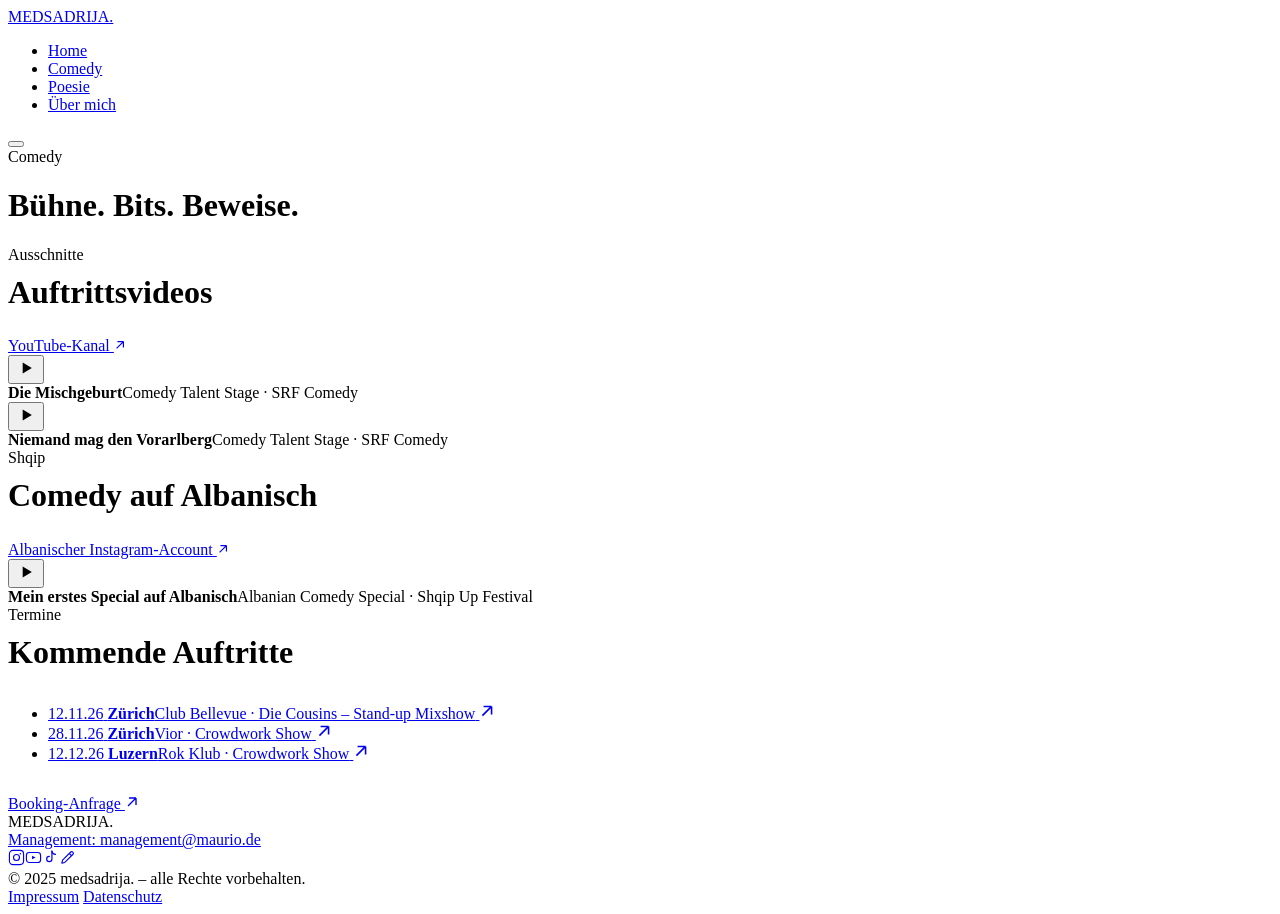
==== commit 700cb7d3: "TikTok-Link in Social-Icons ergänzt Co-Authored-By: Claude Sonnet 5.5 <noreply@anthropic.com>" ====
--- a/comedy.html
+++ b/comedy.html
@@ -113,7 +113,7 @@
     <span class="footer-logo">MEDSADRIJA.</span>
     <div class="footer-contact">
       <a href="mailto:management@maurio.de">Management: management@maurio.de</a>
-      <div class="social-row"><a href="https://www.instagram.com/med.sadrija/" target="_blank" rel="noopener" aria-label="Instagram"><svg width="17" height="17" viewBox="0 0 24 24" fill="none"><rect x="2" y="2" width="20" height="20" rx="5" stroke="currentColor" stroke-width="1.6"/><circle cx="12" cy="12" r="4.2" stroke="currentColor" stroke-width="1.6"/><circle cx="17.4" cy="6.6" r="1.1" fill="currentColor"/></svg></a><a href="https://www.youtube.com/@medsadrija" target="_blank" rel="noopener" aria-label="YouTube"><svg width="17" height="17" viewBox="0 0 24 24" fill="none"><rect x="2" y="5" width="20" height="14" rx="4" stroke="currentColor" stroke-width="1.6"/><path d="M10 9.5L15 12L10 14.5V9.5Z" fill="currentColor"/></svg></a><a href="https://www.instagram.com/medsadrija.poem/" target="_blank" rel="noopener" aria-label="Poesie auf Instagram" title="Poesie auf Instagram"><svg width="17" height="17" viewBox="0 0 24 24" fill="none"><path d="M4 20l1-4.2L16.6 4.2a1.8 1.8 0 0 1 2.5 0l.7.7a1.8 1.8 0 0 1 0 2.5L8.2 19 4 20Z" stroke="currentColor" stroke-width="1.6" stroke-linejoin="round"/><path d="M14.5 6.3l3.2 3.2" stroke="currentColor" stroke-width="1.6"/></svg></a></div>
+      <div class="social-row"><a href="https://www.instagram.com/med.sadrija/" target="_blank" rel="noopener" aria-label="Instagram"><svg width="17" height="17" viewBox="0 0 24 24" fill="none"><rect x="2" y="2" width="20" height="20" rx="5" stroke="currentColor" stroke-width="1.6"/><circle cx="12" cy="12" r="4.2" stroke="currentColor" stroke-width="1.6"/><circle cx="17.4" cy="6.6" r="1.1" fill="currentColor"/></svg></a><a href="https://www.youtube.com/@medsadrija" target="_blank" rel="noopener" aria-label="YouTube"><svg width="17" height="17" viewBox="0 0 24 24" fill="none"><rect x="2" y="5" width="20" height="14" rx="4" stroke="currentColor" stroke-width="1.6"/><path d="M10 9.5L15 12L10 14.5V9.5Z" fill="currentColor"/></svg></a><a href="https://www.tiktok.com/@med.sadrija" target="_blank" rel="noopener" aria-label="TikTok"><svg width="17" height="17" viewBox="0 0 24 24" fill="none"><path d="M14 3v11.2a3.7 3.7 0 1 1-3.7-3.7" stroke="currentColor" stroke-width="1.7" stroke-linecap="round"/><path d="M14 3c.3 2.6 2 4.4 5 4.6" stroke="currentColor" stroke-width="1.7" stroke-linecap="round"/></svg></a><a href="https://www.instagram.com/medsadrija.poem/" target="_blank" rel="noopener" aria-label="Poesie auf Instagram" title="Poesie auf Instagram"><svg width="17" height="17" viewBox="0 0 24 24" fill="none"><path d="M4 20l1-4.2L16.6 4.2a1.8 1.8 0 0 1 2.5 0l.7.7a1.8 1.8 0 0 1 0 2.5L8.2 19 4 20Z" stroke="currentColor" stroke-width="1.6" stroke-linejoin="round"/><path d="M14.5 6.3l3.2 3.2" stroke="currentColor" stroke-width="1.6"/></svg></a></div>
     </div>
     <span class="footer-copy">© 2025 medsadrija. – alle Rechte vorbehalten.</span>
     <nav class="footer-links">
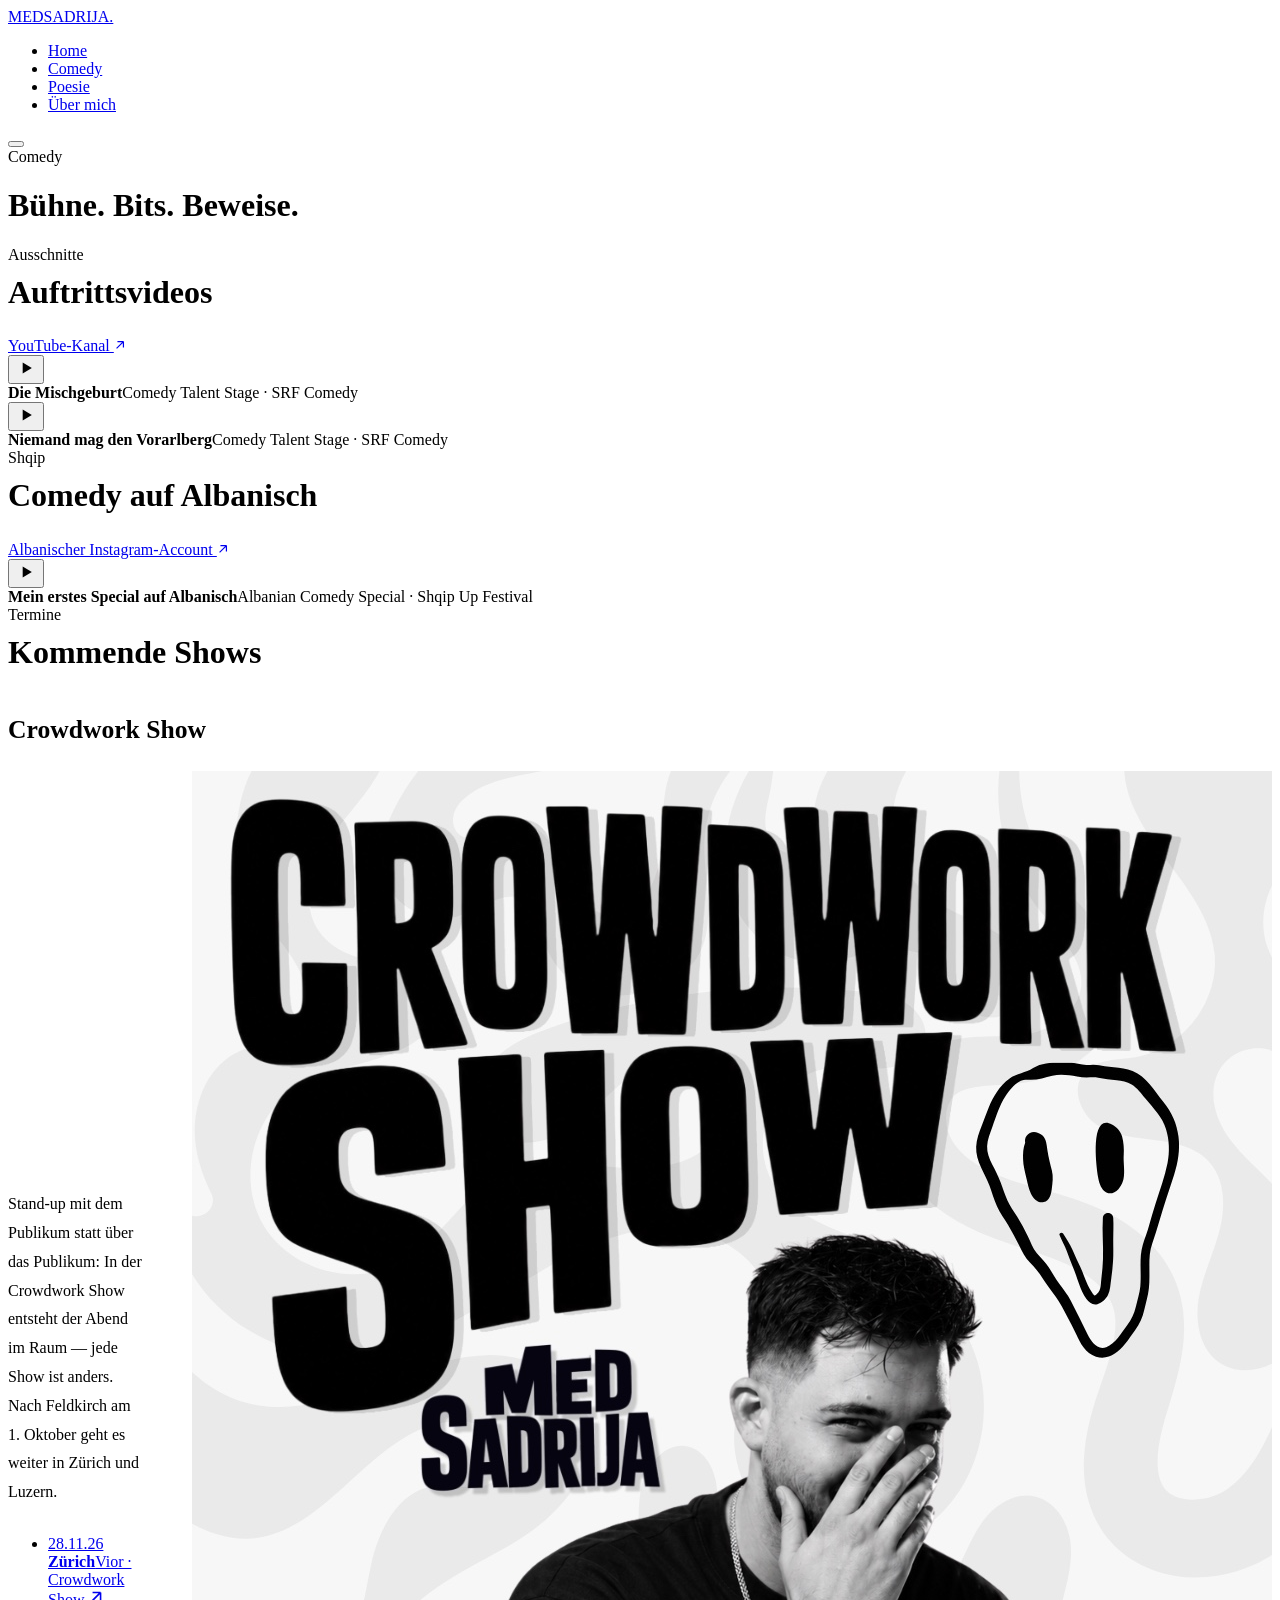
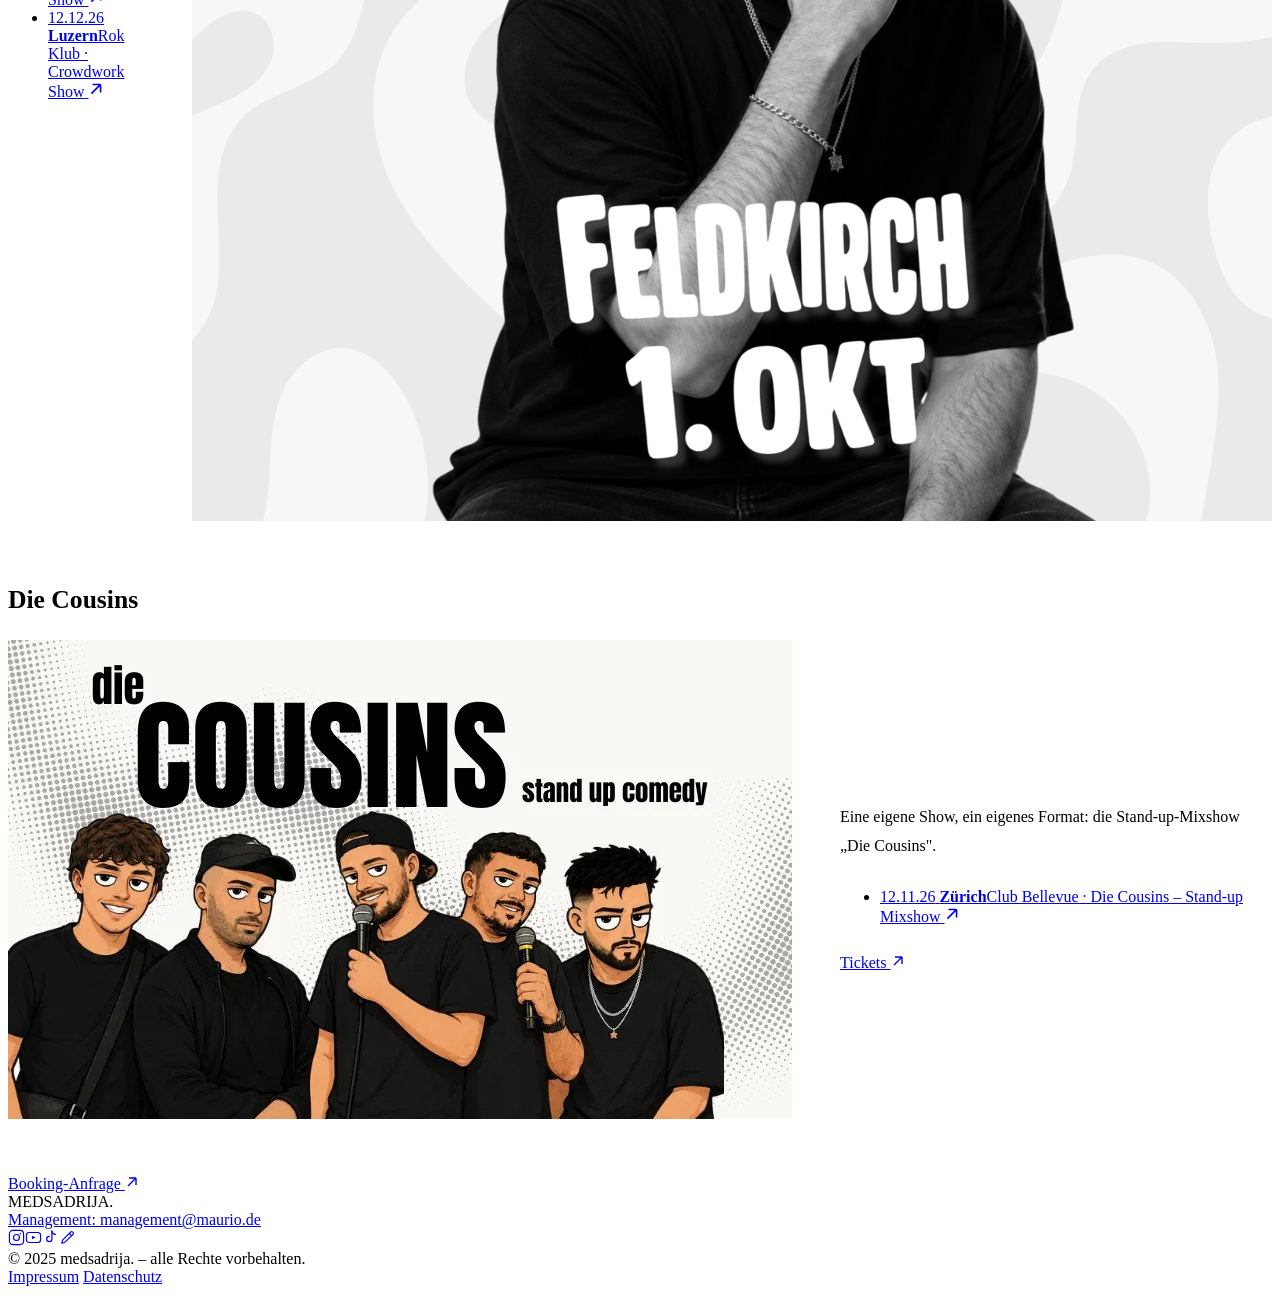
==== commit 97dce380: "Show-Termine (Crowdwork Show, Die Cousins) von Über mich nach Comedy verschoben Co-Authored-By: Clau" ====
--- a/comedy.html
+++ b/comedy.html
@@ -72,33 +72,62 @@
   <section class="section reveal" id="auftritte" style="border-top: 1px solid var(--border);">
     <div class="container">
       <span class="eyebrow">Termine</span>
-      <h2 style="font-size: clamp(1.5rem, 2.8vw, 2rem); margin-top: 10px;">Kommende Auftritte</h2>
+      <h2 style="font-size: clamp(1.5rem, 2.8vw, 2rem); margin-top: 10px;">Kommende Shows</h2>
 
-      <ul class="info-list" style="margin-top: 32px; max-width: 720px;">
-        <li>
-          <a class="info-row" href="https://eventfrog.ch/de/p/theater-buehne/comedy-kabarett/die-cousins-stand-up-mixshow-7479153745491697521.html" target="_blank" rel="noopener">
-            <span class="row-date">12.11.26</span>
-            <span class="row-main"><strong>Zürich</strong><span>Club Bellevue · Die Cousins – Stand-up Mixshow</span></span>
-            <svg class="row-arrow" width="16" height="16" viewBox="0 0 14 14" fill="none"><path d="M3 11L11 3M11 3H4M11 3V10" stroke="currentColor" stroke-width="1.4"/></svg>
-          </a>
-        </li>
-        <li>
-          <a class="info-row" href="https://www.seetickets.com/ch/event/med-sadrija-crowdwork-show/vior/3701515" target="_blank" rel="noopener">
-            <span class="row-date">28.11.26</span>
-            <span class="row-main"><strong>Zürich</strong><span>Vior · Crowdwork Show</span></span>
-            <svg class="row-arrow" width="16" height="16" viewBox="0 0 14 14" fill="none"><path d="M3 11L11 3M11 3H4M11 3V10" stroke="currentColor" stroke-width="1.4"/></svg>
-          </a>
-        </li>
-        <li>
-          <a class="info-row" href="https://www.seetickets.com/ch/event/med-sadrija-crowdwork-show/rok-klub/3701552?src=artist" target="_blank" rel="noopener">
-            <span class="row-date">12.12.26</span>
-            <span class="row-main"><strong>Luzern</strong><span>Rok Klub · Crowdwork Show</span></span>
-            <svg class="row-arrow" width="16" height="16" viewBox="0 0 14 14" fill="none"><path d="M3 11L11 3M11 3H4M11 3V10" stroke="currentColor" stroke-width="1.4"/></svg>
-          </a>
-        </li>
-      </ul>
+      <h3 style="font-family:var(--font-display); font-size:1.6rem; margin-top:44px;">Crowdwork Show</h3>
+      <div style="display:grid; grid-template-columns: 1.1fr 0.9fr; gap: 48px; margin-top: 20px; align-items: center;" class="crowdwork-grid">
+        <div>
+          <p style="color:var(--text-dim); line-height:1.8;">
+            Stand-up mit dem Publikum statt über das Publikum: In der Crowdwork Show entsteht der
+            Abend im Raum — jede Show ist anders. Nach Feldkirch am 1. Oktober geht es weiter in
+            Zürich und Luzern.
+          </p>
+          <ul class="info-list" style="margin-top: 28px; max-width: 520px;">
+            <li>
+              <a class="info-row" href="https://www.seetickets.com/ch/event/med-sadrija-crowdwork-show/vior/3701515" target="_blank" rel="noopener">
+                <span class="row-date">28.11.26</span>
+                <span class="row-main"><strong>Zürich</strong><span>Vior · Crowdwork Show</span></span>
+                <svg class="row-arrow" width="16" height="16" viewBox="0 0 14 14" fill="none"><path d="M3 11L11 3M11 3H4M11 3V10" stroke="currentColor" stroke-width="1.4"/></svg>
+              </a>
+            </li>
+            <li>
+              <a class="info-row" href="https://www.seetickets.com/ch/event/med-sadrija-crowdwork-show/rok-klub/3701552?src=artist" target="_blank" rel="noopener">
+                <span class="row-date">12.12.26</span>
+                <span class="row-main"><strong>Luzern</strong><span>Rok Klub · Crowdwork Show</span></span>
+                <svg class="row-arrow" width="16" height="16" viewBox="0 0 14 14" fill="none"><path d="M3 11L11 3M11 3H4M11 3V10" stroke="currentColor" stroke-width="1.4"/></svg>
+              </a>
+            </li>
+          </ul>
+        </div>
+        <img class="show-flyer" src="Bilder/web/flyer-crowdwork-show.jpg" alt="Flyer: Crowdwork Show mit Med Sadrija" loading="lazy">
+      </div>
 
-      <div style="margin-top: 32px;">
+      <h3 style="font-family:var(--font-display); font-size:1.6rem; margin-top:64px;">Die Cousins</h3>
+      <div class="crowdwork-grid" style="display:grid; grid-template-columns: 0.9fr 1.1fr; gap: 48px; margin-top: 20px; align-items: center;">
+        <img class="show-flyer show-flyer--wide" src="Bilder/web/die-cousins.jpg" alt="Die Cousins – Stand-up Comedy" loading="lazy">
+        <div>
+          <p style="color:var(--text-dim); line-height:1.8;">
+            Eine eigene Show, ein eigenes Format: die Stand-up-Mixshow „Die Cousins".
+          </p>
+          <ul class="info-list" style="margin-top: 28px; max-width: 520px;">
+            <li>
+              <a class="info-row" href="https://eventfrog.ch/de/p/theater-buehne/comedy-kabarett/die-cousins-stand-up-mixshow-7479153745491697521.html" target="_blank" rel="noopener">
+                <span class="row-date">12.11.26</span>
+                <span class="row-main"><strong>Zürich</strong><span>Club Bellevue · Die Cousins – Stand-up Mixshow</span></span>
+                <svg class="row-arrow" width="16" height="16" viewBox="0 0 14 14" fill="none"><path d="M3 11L11 3M11 3H4M11 3V10" stroke="currentColor" stroke-width="1.4"/></svg>
+              </a>
+            </li>
+          </ul>
+          <div style="margin-top: 28px;">
+            <a href="https://eventfrog.ch/de/p/theater-buehne/comedy-kabarett/die-cousins-stand-up-mixshow-7479153745491697521.html" target="_blank" rel="noopener" class="btn btn--primary">
+              Tickets
+              <svg width="14" height="14" viewBox="0 0 14 14" fill="none"><path d="M3 11L11 3M11 3H4M11 3V10" stroke="currentColor" stroke-width="1.4"/></svg>
+            </a>
+          </div>
+        </div>
+      </div>
+
+      <div style="margin-top: 56px;">
         <a href="mailto:management@maurio.de" class="btn btn--primary">
           Booking-Anfrage
           <svg width="14" height="14" viewBox="0 0 14 14" fill="none"><path d="M3 11L11 3M11 3H4M11 3V10" stroke="currentColor" stroke-width="1.4"/></svg>
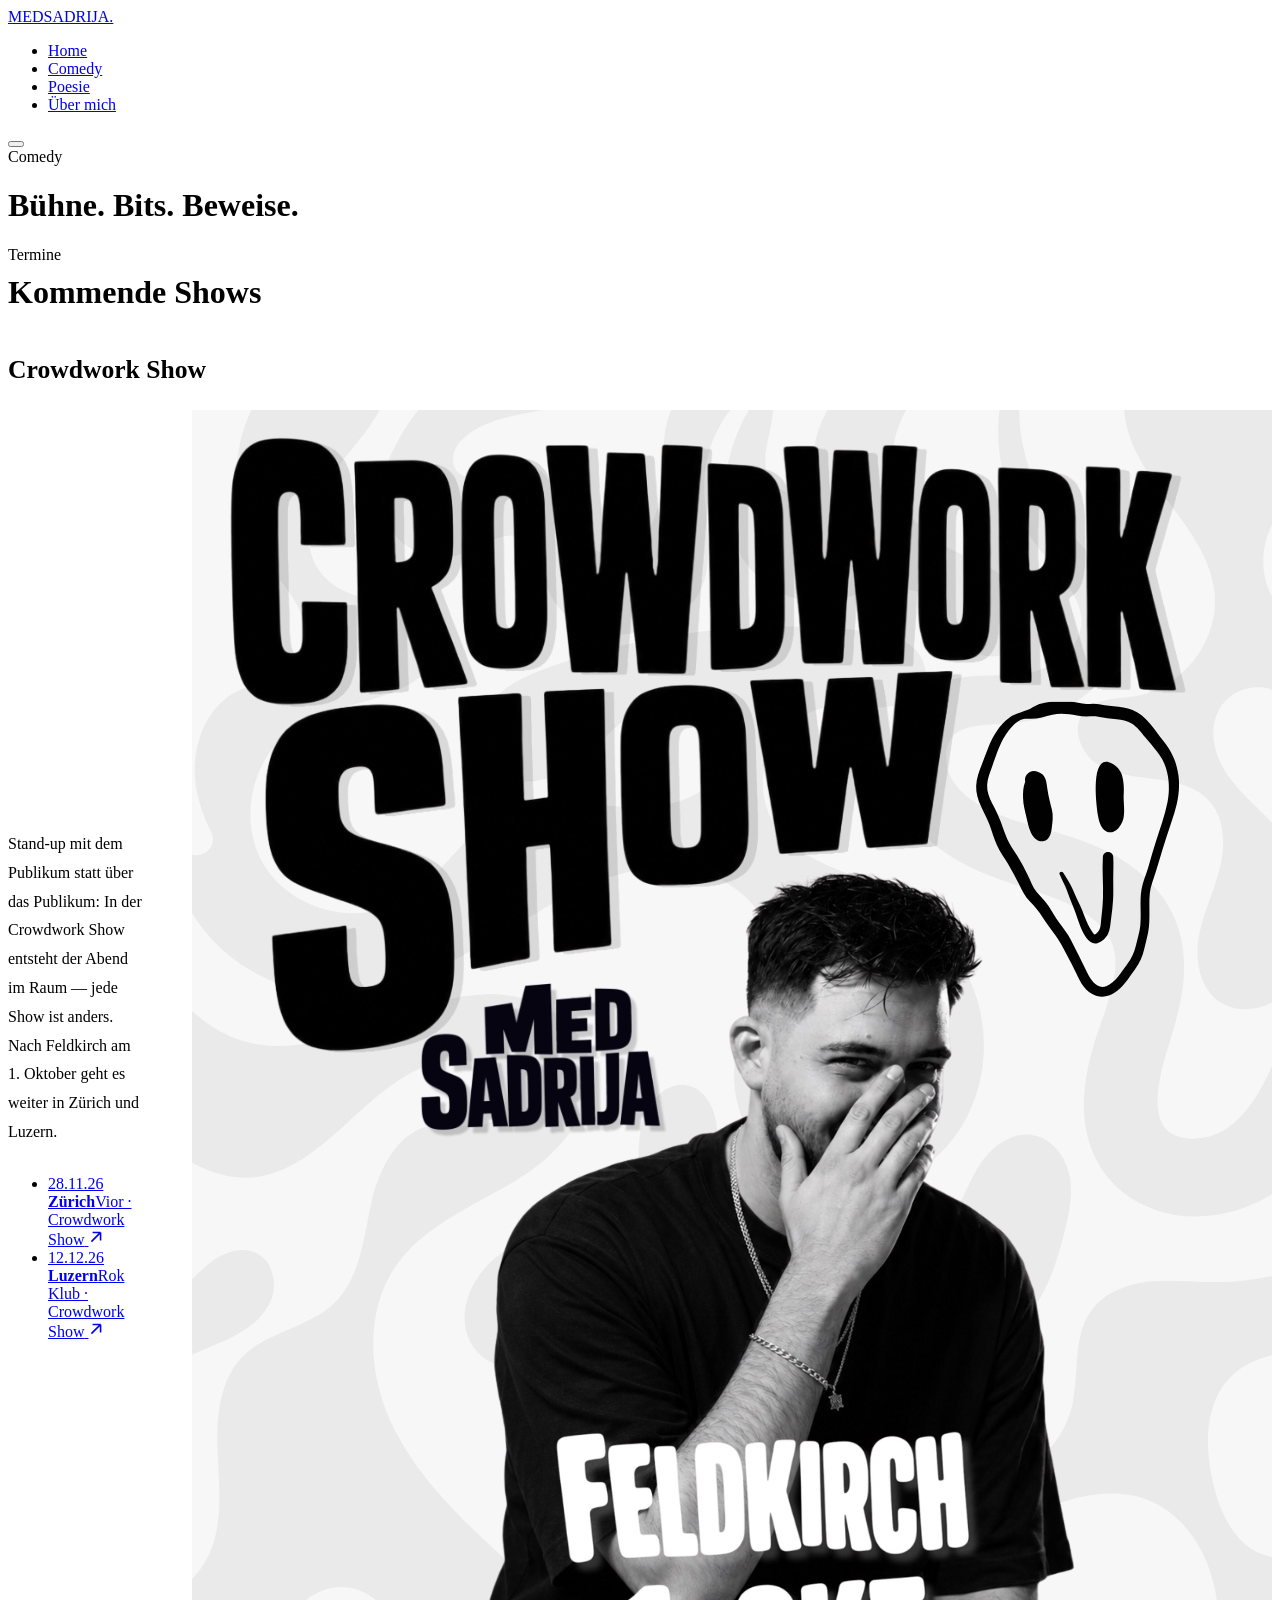
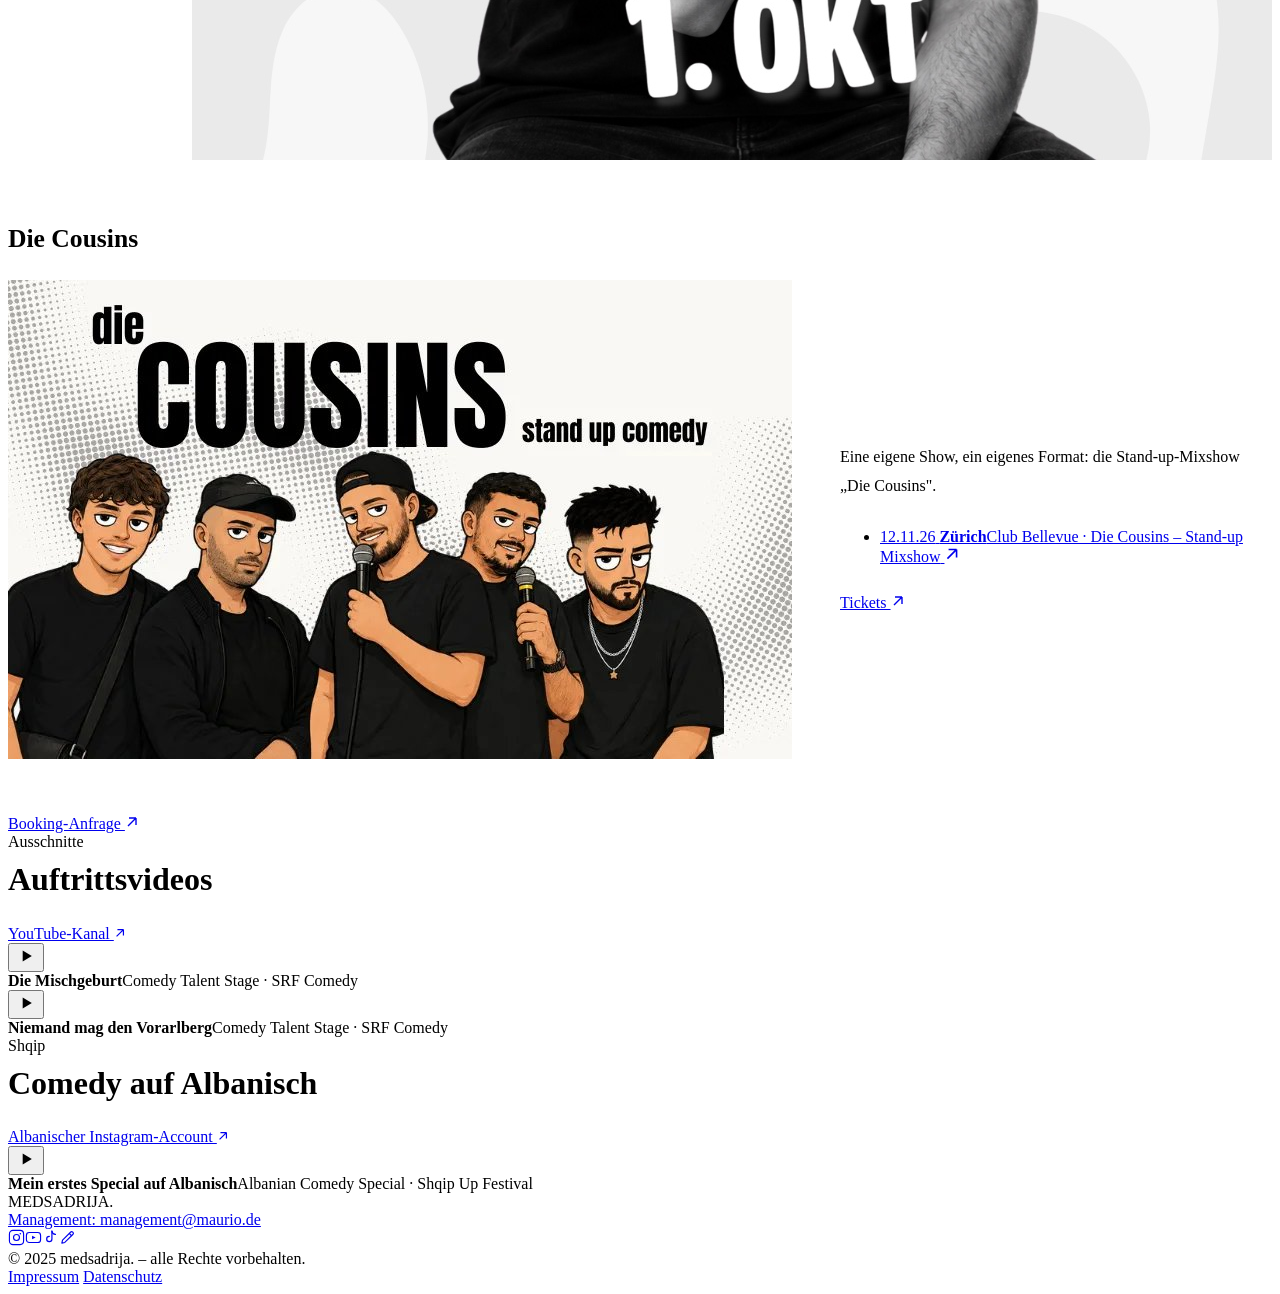
==== commit 0dc11025: "Comedy: Shows vor die Videos gesetzt Co-Authored-By: Claude Sonnet 5.5 <noreply@anthropic.com>" ====
--- a/comedy.html
+++ b/comedy.html
@@ -31,45 +31,7 @@
     <h1>Bühne. Bits. Beweise.</h1>
   </div>
 
-  <section class="section reveal">
-    <div class="container">
-      <div class="section-head">
-        <div>
-          <span class="eyebrow">Ausschnitte</span>
-          <h2 style="font-size: clamp(1.5rem, 2.8vw, 2rem); margin-top: 10px;">Auftrittsvideos</h2>
-        </div>
-        <a href="https://www.youtube.com/@medsadrija" target="_blank" rel="noopener" class="text-link">
-          YouTube-Kanal
-          <svg width="12" height="12" viewBox="0 0 14 14" fill="none"><path d="M3 11L11 3M11 3H4M11 3V10" stroke="currentColor" stroke-width="1.4"/></svg>
-        </a>
-      </div>
-      <div class="video-grid">
-        <div class="yt-embed" data-id="ldNndrFaH3k" data-title="Die Mischgeburt" data-meta="Comedy Talent Stage · SRF Comedy"></div>
-        <div class="yt-embed" data-id="wtwwMQCXzzA" data-title="Niemand mag den Vorarlberg" data-meta="Comedy Talent Stage · SRF Comedy"></div>
-        <!-- Weitere Auftritte: einfach eine Zeile wie oben ergänzen, data-id = Teil nach v= im YouTube-Link -->
-      </div>
-    </div>
-  </section>
-
-  <section class="section reveal" id="albanisch" style="border-top: 1px solid var(--border);">
-    <div class="container">
-      <div class="section-head">
-        <div>
-          <span class="eyebrow">Shqip</span>
-          <h2 style="font-size: clamp(1.5rem, 2.8vw, 2rem); margin-top: 10px;">Comedy auf Albanisch</h2>
-        </div>
-        <a href="https://www.instagram.com/medsadrija.shqip/" target="_blank" rel="noopener" class="text-link">
-          Albanischer Instagram-Account
-          <svg width="12" height="12" viewBox="0 0 14 14" fill="none"><path d="M3 11L11 3M11 3H4M11 3V10" stroke="currentColor" stroke-width="1.4"/></svg>
-        </a>
-      </div>
-      <div class="video-grid">
-        <div class="yt-embed" data-id="sajAYQxsdz8" data-title="Mein erstes Special auf Albanisch" data-meta="Albanian Comedy Special · Shqip Up Festival"></div>
-      </div>
-    </div>
-  </section>
-
-  <section class="section reveal" id="auftritte" style="border-top: 1px solid var(--border);">
+  <section class="section reveal" id="auftritte">
     <div class="container">
       <span class="eyebrow">Termine</span>
       <h2 style="font-size: clamp(1.5rem, 2.8vw, 2rem); margin-top: 10px;">Kommende Shows</h2>
@@ -135,6 +97,45 @@
       </div>
     </div>
   </section>
+
+  <section class="section reveal" style="border-top: 1px solid var(--border);">
+    <div class="container">
+      <div class="section-head">
+        <div>
+          <span class="eyebrow">Ausschnitte</span>
+          <h2 style="font-size: clamp(1.5rem, 2.8vw, 2rem); margin-top: 10px;">Auftrittsvideos</h2>
+        </div>
+        <a href="https://www.youtube.com/@medsadrija" target="_blank" rel="noopener" class="text-link">
+          YouTube-Kanal
+          <svg width="12" height="12" viewBox="0 0 14 14" fill="none"><path d="M3 11L11 3M11 3H4M11 3V10" stroke="currentColor" stroke-width="1.4"/></svg>
+        </a>
+      </div>
+      <div class="video-grid">
+        <div class="yt-embed" data-id="ldNndrFaH3k" data-title="Die Mischgeburt" data-meta="Comedy Talent Stage · SRF Comedy"></div>
+        <div class="yt-embed" data-id="wtwwMQCXzzA" data-title="Niemand mag den Vorarlberg" data-meta="Comedy Talent Stage · SRF Comedy"></div>
+        <!-- Weitere Auftritte: einfach eine Zeile wie oben ergänzen, data-id = Teil nach v= im YouTube-Link -->
+      </div>
+    </div>
+  </section>
+
+  <section class="section reveal" id="albanisch" style="border-top: 1px solid var(--border);">
+    <div class="container">
+      <div class="section-head">
+        <div>
+          <span class="eyebrow">Shqip</span>
+          <h2 style="font-size: clamp(1.5rem, 2.8vw, 2rem); margin-top: 10px;">Comedy auf Albanisch</h2>
+        </div>
+        <a href="https://www.instagram.com/medsadrija.shqip/" target="_blank" rel="noopener" class="text-link">
+          Albanischer Instagram-Account
+          <svg width="12" height="12" viewBox="0 0 14 14" fill="none"><path d="M3 11L11 3M11 3H4M11 3V10" stroke="currentColor" stroke-width="1.4"/></svg>
+        </a>
+      </div>
+      <div class="video-grid">
+        <div class="yt-embed" data-id="sajAYQxsdz8" data-title="Mein erstes Special auf Albanisch" data-meta="Albanian Comedy Special · Shqip Up Festival"></div>
+      </div>
+    </div>
+  </section>
+
 </main>
 
 <footer class="site-footer">
